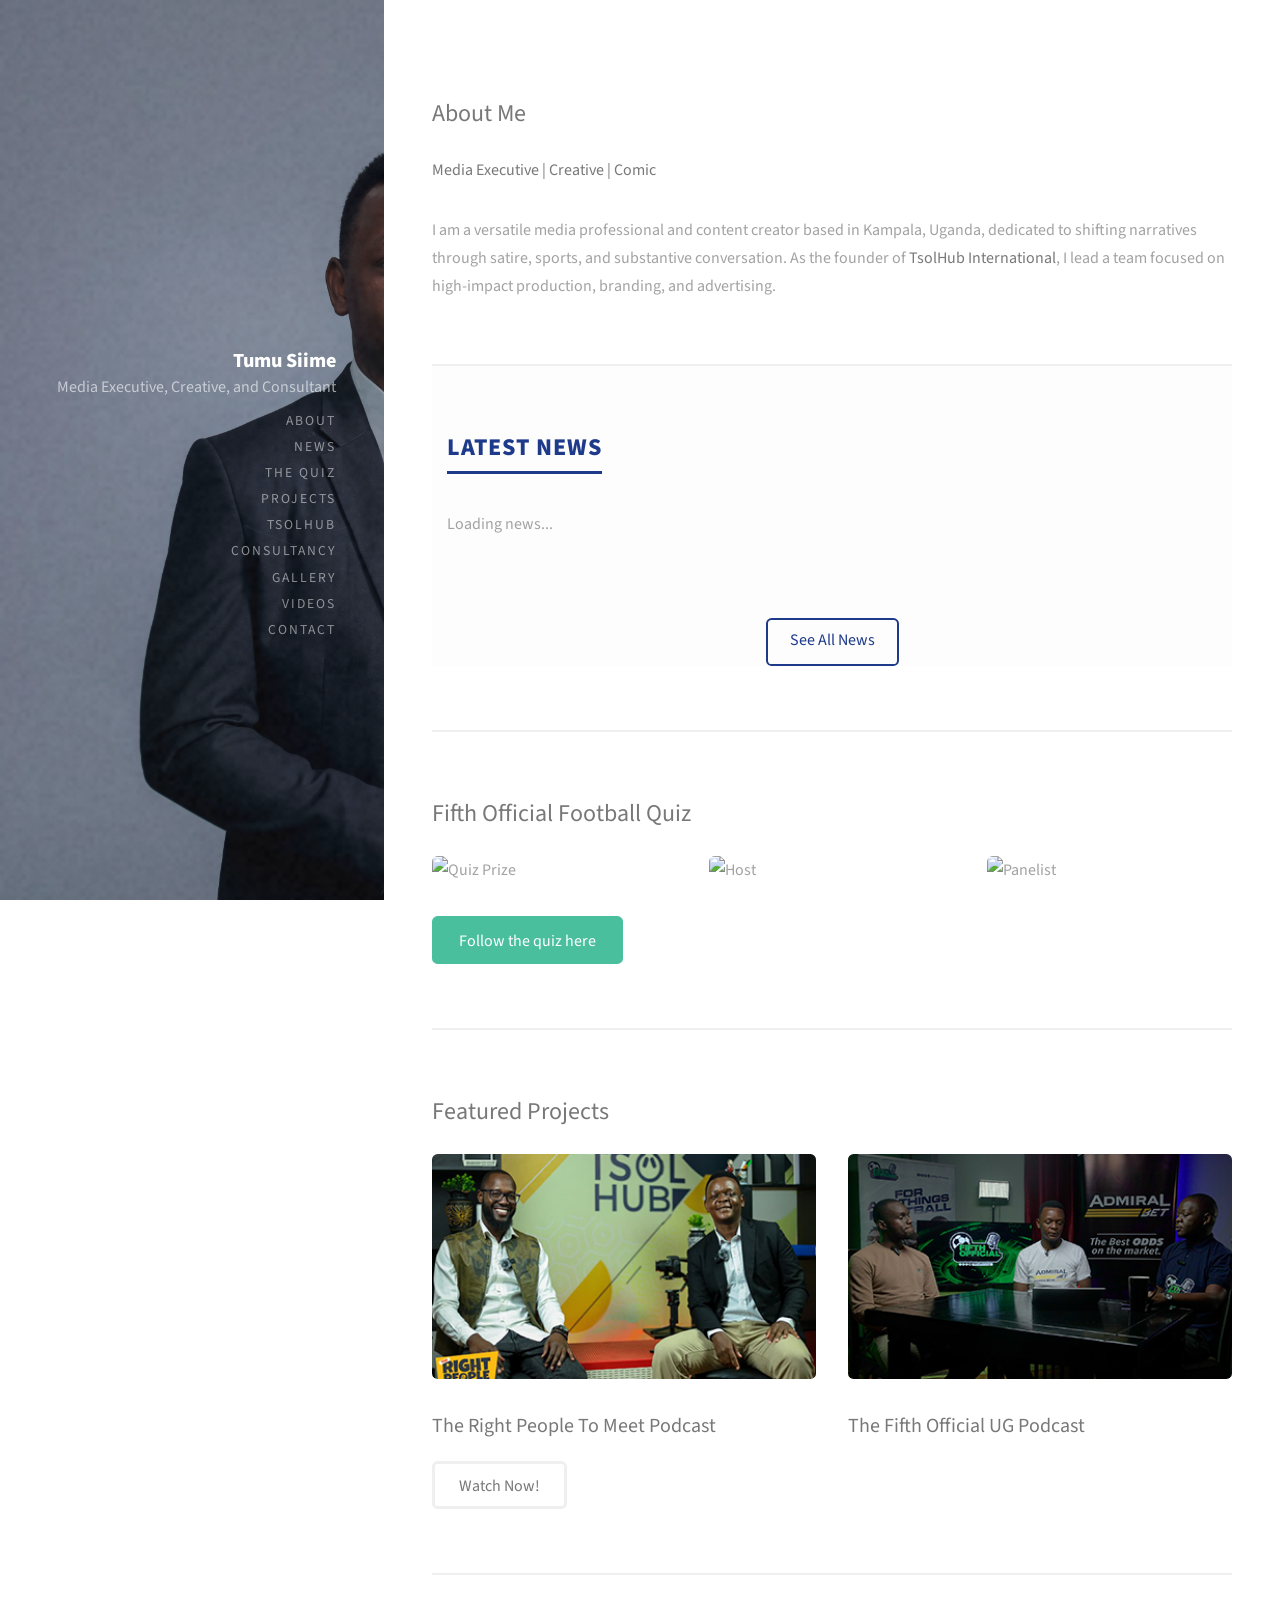
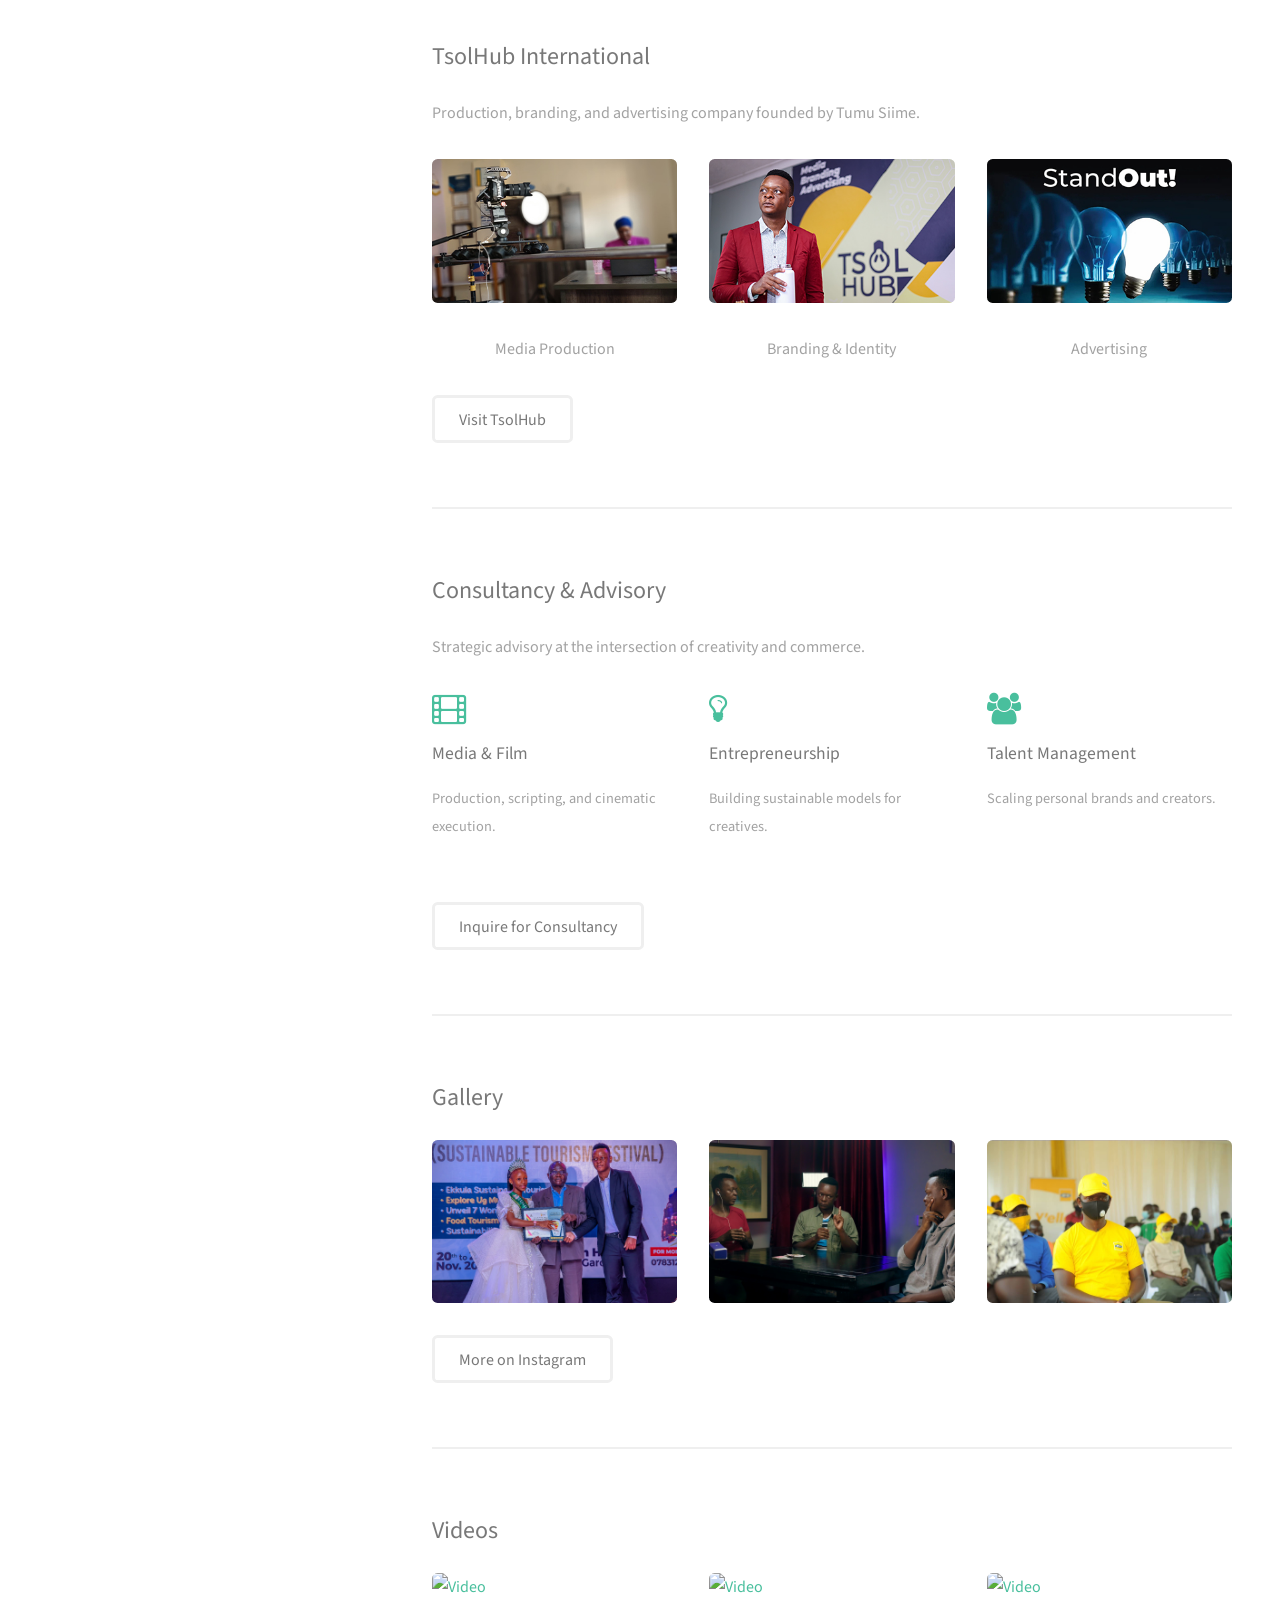
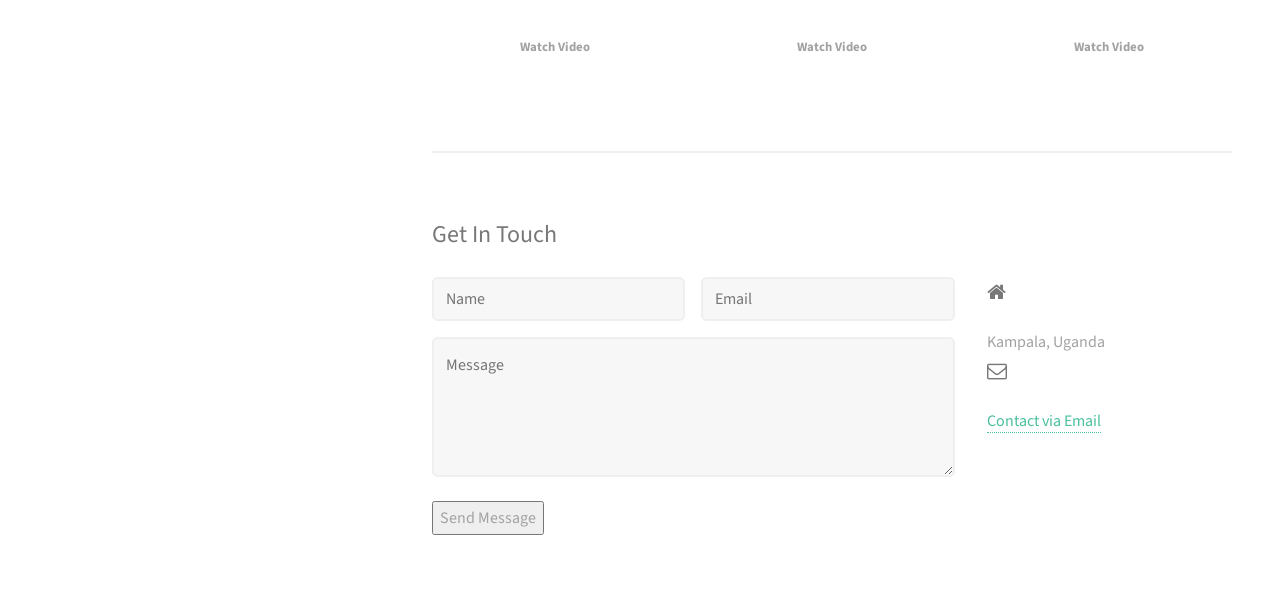
==== index.html @ 60dd170b "Add files via upload" ====
<!DOCTYPE HTML>
<html>
	<head>
		<title>TUMU SIIME</title>
		<meta charset="utf-8" />
		<meta name="viewport" content="width=device-width, initial-scale=1" />
		<link rel="icon" type="image/x-icon" href="images/favicon.ico">
		<link rel="stylesheet" href="https://maxcdn.bootstrapcdn.com/bootstrap/3.4.1/css/bootstrap.min.css">
		<link rel="stylesheet" href="https://cdnjs.cloudflare.com/ajax/libs/font-awesome/4.7.0/css/font-awesome.min.css">
		
		<script src="js/jquery.min.js"></script>
		<script src="js/jquery.poptrox.min.js"></script>
		<script src="js/skel.min.js"></script>
		<script src="js/init.js"></script>
		<noscript>
			<link rel="stylesheet" href="css/skel.css" />
			<link rel="stylesheet" href="css/style.css" />
			<link rel="stylesheet" href="css/style-xlarge.css" />
		</noscript>
		
		<meta property="og:type" content="website">
		<meta property="og:url" content="https://tumusiime.com/">
		<meta property="og:title" content="Tumu Siime | Media Executive & Creative">
		<meta property="og:description" content="Official portfolio of Tumu Siime. Founder of TsolHub International, Media Executive, and Consultant.">
		<meta property="og:image" content="https://tumusiime.com/images/Tumu_Siime_OG.jpg">

		<style>
			/* SIDEBAR MENU ADJUSTMENTS */
			#header .inner {
				/* Increased top padding to push the text down below your face */
				padding-top: 28vh !important; 
				/* Padding at the bottom to ensure nothing is cut off */
				padding-bottom: 2vh !important;
				display: flex;
				flex-direction: column;
				justify-content: flex-start;
				height: 100%;
			}

			#header h1 {
				font-size: 1.25em;
				line-height: 1.3;
				color: rgba(255, 255, 255, 0.6);
				margin-bottom: 1em; /* Reduced space between title and menu */
			}

			#header h1 strong {
				color: #fff;
				font-weight: 800;
				display: block;
			}

			.header-desc {
				display: block;
				font-size: 0.8em;
				margin-top: 3px;
				font-weight: 400;
			}

			#nav ul {
				list-style: none;
				padding: 0;
				margin: 0;
			}

			#nav ul li {
				/* Reduced margin to tighten line spacing among menu items */
				margin: 0.15em 0; 
			}

			#nav ul li a {
				color: rgba(255, 255, 255, 0.5);
				text-decoration: none;
				border-bottom: none !important;
				font-size: 0.85em; /* Slightly smaller font for a cleaner look */
				transition: color 0.2s ease;
				display: block;
				padding: 2px 0;
			}

			#nav ul li a:hover {
				color: #fff;
			}

			/* NEWS SECTION STYLING */
			#news {
				background: #fdfdfd;
				padding: 4em 0;
			}
			#news h2 {
				border-bottom: 3px solid #1e3a8a;
				display: inline-block;
				margin-bottom: 1.5em;
				padding-bottom: 0.2em;
				color: #1e3a8a;
				font-weight: 800;
				text-transform: uppercase;
				letter-spacing: 1px;
			}
			.news-grid {
				display: grid;
				grid-template-columns: repeat(3, 1fr);
				gap: 30px;
				margin-bottom: 3em;
			}
			.news-card {
				background: #fff;
				border-radius: 8px;
				overflow: hidden;
				transition: transform 0.3s ease, box-shadow 0.3s ease;
				border: 1px solid #eee;
				display: flex;
				flex-direction: column;
				height: 100%;
			}
			.news-card:hover {
				transform: translateY(-5px);
				box-shadow: 0 12px 25px rgba(0,0,0,0.1);
			}
			.news-card img {
				width: 100%;
				height: 220px;
				object-fit: cover;
				display: block;
			}
			.card-content {
				padding: 1.8em;
				display: flex;
				flex-direction: column;
				flex-grow: 1;
			}
			.timestamp {
				color: #10b981;
				font-size: 0.75em;
				font-weight: bold;
				text-transform: uppercase;
				margin-bottom: 8px;
				display: block;
			}
			.card-content h3 {
				color: #1e3a8a;
				font-size: 1.25em;
				margin-bottom: 0.8em;
				line-height: 1.4;
				font-weight: 700;
				border-bottom: none !important;
			}
			.snippet {
				color: #555;
				font-size: 0.95em;
				line-height: 1.6;
				margin-bottom: 2em;
				display: -webkit-box;
				-webkit-line-clamp: 3;
				-webkit-box-orient: vertical;
				overflow: hidden;
			}
			.read-more-btn {
				margin-top: auto;
				display: inline-block;
				background: #10b981;
				color: #fff !important;
				padding: 10px 24px;
				border-radius: 4px;
				text-decoration: none !important;
				font-size: 0.85em;
				font-weight: bold;
				text-align: center;
				transition: background 0.3s ease;
			}
			.read-more-btn:hover {
				background: #059669;
			}
			.see-all-container {
				text-align: center;
				margin-top: 1em;
			}
			.button.see-all {
				background-color: transparent !important;
				box-shadow: inset 0 0 0 2px #1e3a8a !important;
				color: #1e3a8a !important;
				border: none;
			}

			@media (max-width: 980px) { .news-grid { grid-template-columns: repeat(2, 1fr); } }
			@media (max-width: 736px) { .news-grid { grid-template-columns: 1fr; } }
		</style>
	</head>
	<body id="top">

		<header id="header">
			<div class="inner">
				<a href="#" class="image avatar"><img src="images/avatar.jpg" alt="" /></a>
				<h1>
					<strong>Tumu Siime</strong>
					<span class="header-desc">Media Executive, Creative, and Consultant</span>
				</h1>
				<nav id="nav">
					<ul>
						<li><a href="#one">About</a></li>
						<li><a href="#news">News</a></li>
						<li><a href="#quiz">The Quiz</a></li>
						<li><a href="#projects">Projects</a></li>
						<li><a href="#tsolhub">TsolHub</a></li>
						<li><a href="#consultancy">Consultancy</a></li>
						<li><a href="#gallery">Gallery</a></li>
						<li><a href="#video-grid">Videos</a></li>
						<li><a href="#three">Contact</a></li>
					</ul>
				</nav>
			</div>
		</header>

		<div id="main">

			<section id="one">
				<header class="major">
					<h2>About Me</h2>
				</header>
				<p><strong>Media Executive | Creative | Comic</strong></p>
				<p>I am a versatile media professional and content creator based in Kampala, Uganda, dedicated to shifting narratives through satire, sports, and substantive conversation. As the founder of <strong>TsolHub International</strong>, I lead a team focused on high-impact production, branding, and advertising.</p>
			</section>

			<section id="news">
				<div class="container">
					<h2>Latest News</h2>
					<div id="newsFeed" class="news-grid">
						<p>Loading news...</p>
					</div>
					<div class="see-all-container">
						<a href="news.html" class="button see-all">See All News</a>
					</div>
				</div>
			</section>

			<section id="quiz">
				<h2>Fifth Official Football Quiz</h2>
				<div class="row">
					<article class="4u 12u$(xsmall) work-item">
						<span class="image fit thumb"><img src="https://i.postimg.cc/XqQKbSyT/Fifth_Official_Football_Quiz_Tournament_Prize.png" alt="Quiz Prize" /></span>
					</article>
					<article class="4u 12u$(xsmall) work-item">
						<span class="image fit thumb"><img src="https://i.postimg.cc/XqQKbSC4/Tumu_Siime_Host_of_The_Fifth_Official_Football_Quiz.png" alt="Host" /></span>
					</article>
					<article class="4u$ 12u$(xsmall) work-item">
						<span class="image fit thumb"><img src="https://i.postimg.cc/1XJ0QhNk/Taremwa_Constantine_Panelist.png" alt="Panelist" /></span>
					</article>
				</div>
				<ul class="actions">
					<li><a href="fifth-official-football-quiz-tournament.html" class="button special">Follow the quiz here</a></li>
				</ul>
			</section>

			<section id="projects">
				<h2>Featured Projects</h2>
				<div class="row">
					<article class="6u 12u$(xsmall) work-item">
						<a href="images/fulls/01.jpg" class="image fit thumb"><img src="images/thumbs/01.jpg" alt="" /></a>
						<h3>The Right People To Meet Podcast</h3>
					</article>
					<article class="6u$ 12u$(xsmall) work-item">
						<a href="images/fulls/02.jpg" class="image fit thumb"><img src="images/thumbs/03.jpg" alt="" /></a>
						<h3>The Fifth Official UG Podcast</h3>
					</article>
				</div>
				<ul class="actions">
					<li><a href="https://www.youtube.com/channel/UCnIYhl16aiXEcdIz-tqTr5Q" target="_blank" class="button">Watch Now!</a></li>
				</ul>
			</section>

			<section id="tsolhub">
				<h2>TsolHub International</h2>
				<p>Production, branding, and advertising company founded by Tumu Siime.</p>
				<div class="row">
					<article class="4u 12u$(xsmall) work-item">
						<a href="images/fulls/tsol01.jpg" class="image fit thumb"><img src="images/thumbs/07.jpg" alt="TsolHub Production" /></a>
						<p style="text-align: center;">Media Production</p>
					</article>
					<article class="4u 12u$(xsmall) work-item">
						<a href="images/fulls/tsol02.jpg" class="image fit thumb"><img src="images/thumbs/05.jpg" alt="Branding" /></a>
						<p style="text-align: center;">Branding & Identity</p>
					</article>
					<article class="4u$ 12u$(xsmall) work-item">
						<a href="images/fulls/tsol03.jpg" class="image fit thumb"><img src="images/thumbs/08.jpg" alt="Advertising" /></a>
						<p style="text-align: center;">Advertising</p>
					</article>
				</div>
				<ul class="actions">
					<li><a href="https://tsolhubint.com" target="_blank" class="button">Visit TsolHub</a></li>
				</ul>
			</section>
			
			<section id="consultancy">
				<h2>Consultancy & Advisory</h2>
				<p>Strategic advisory at the intersection of creativity and commerce.</p>
				<div class="row">
					<div class="4u 12u$(xsmall)">
						<i class="fa fa-film fa-2x" style="color: #49bf9d; margin-bottom: 0.5em;"></i>
						<h4>Media & Film</h4>
						<p style="font-size: 0.9em;">Production, scripting, and cinematic execution.</p>
					</div>
					<div class="4u 12u$(xsmall)">
						<i class="fa fa-lightbulb-o fa-2x" style="color: #49bf9d; margin-bottom: 0.5em;"></i>
						<h4>Entrepreneurship</h4>
						<p style="font-size: 0.9em;">Building sustainable models for creatives.</p>
					</div>
					<div class="4u$ 12u$(xsmall)">
						<i class="fa fa-users fa-2x" style="color: #49bf9d; margin-bottom: 0.5em;"></i>
						<h4>Talent Management</h4>
						<p style="font-size: 0.9em;">Scaling personal brands and creators.</p>
					</div>
				</div>
				<ul class="actions" style="margin-top: 2em;">
					<li><a href="#three" class="button">Inquire for Consultancy</a></li>
				</ul>
			</section>

			<section id="gallery">
				<h2>Gallery</h2>
				<div class="row" id="gallery-container">
					<article class="4u 12u$(xsmall) work-item">
						<a href="images/TumuSiimeEkkula.jpeg" class="image fit thumb">
							<img src="images/TumuSiimeEkkula.jpeg" alt="Ekkula Awards" />
						</a>
					</article>
					<article class="4u 12u$(xsmall) work-item">
						<a href="images/Tumu_Siime_Comedy.jpg" class="image fit thumb">
							<img src="images/Tumu_Siime_Comedy.jpg" alt="Comedy" />
						</a>
					</article>
					<article class="4u$ 12u$(xsmall) work-item">
						<a href="images/TumuSiime_At_MTN_tree_Planting_Serere_Arua_Masaka_Kibaale.jpg" class="image fit thumb">
							<img src="images/TumuSiime_At_MTN_tree_Planting_Serere_Arua_Masaka_Kibaale.jpg" alt="MTN Tree Planting" />
						</a>
					</article>
				</div>
				<ul class="actions">
					<li><a href="https://www.instagram.com/real_tumusiime/" target="_blank" class="button">More on Instagram</a></li>
				</ul>
			</section>

			<section id="video-grid">
				<h2>Videos</h2>
				<div class="row">
					<article class="4u 12u$(xsmall) video-item">
						<a href="https://www.youtube.com/watch?v=lmBDNadroew" target="_blank" class="image fit thumb">
							<img src="https://img.youtube.com/vi/lmBDNadroew/hqdefault.jpg" alt="Video" />
						</a>
						<p style="text-align: center;">Watch Video</p>
					</article>
					<article class="4u 12u$(xsmall) video-item">
						<a href="https://www.youtube.com/watch?v=ctnUpAnTi3w" target="_blank" class="image fit thumb">
							<img src="https://img.youtube.com/vi/ctnUpAnTi3w/hqdefault.jpg" alt="Video" />
						</a>
						<p style="text-align: center;">Watch Video</p>
					</article>
					<article class="4u$ 12u$(xsmall) video-item">
						<a href="https://www.youtube.com/watch?v=LBZUOD5QemY" target="_blank" class="image fit thumb">
							<img src="https://img.youtube.com/vi/LBZUOD5QemY/hqdefault.jpg" alt="Video" />
						</a>
						<p style="text-align: center;">Watch Video</p>
					</article>
				</div>
			</section>

			<section id="three">
				<h2>Get In Touch</h2>
				<div class="row">
					<div class="8u 12u$(small)">
						<form action="https://formspree.io/f/xjgeppyl" method="POST">
							<div class="row uniform 50%">
								<div class="6u 12u$(xsmall)">
									<input type="text" name="name" id="name" placeholder="Name" required style="background: #f7f7f7; border: solid 2px #efefef; color: #a2a2a2;" />
								</div>
								<div class="6u$ 12u$(xsmall)">
									<input type="email" name="email" id="email" placeholder="Email" required style="background: #f7f7f7; border: solid 2px #efefef; color: #a2a2a2;" />
								</div>
								<div class="12u$">
									<textarea name="message" id="message" placeholder="Message" rows="4" required style="background: #f7f7f7; border: solid 2px #efefef; color: #a2a2a2;"></textarea>
								</div>
							</div>
							<ul class="actions" style="margin-top: 1.5em;">
								<li><input type="submit" value="Send Message" class="special" /></li>
							</ul>
							<input type="hidden" name="_subject" value="New Website Inquiry - Tumu Siime" />
						</form>
					</div>
					<div class="4u$ 12u$(small)">
						<ul class="labeled-icons">
							<li>
								<h3 class="icon fa-home"><span class="label">Address</span></h3>
								Kampala, Uganda
							</li>
							<li>
								<h3 class="icon fa-envelope-o"><span class="label">Email</span></h3>
								<a href="mailto:your-email@example.com">Contact via Email</a>
							</li>
						</ul>
					</div>
				</div>
			</section>
		</div>

		<script type="module">
			import { initializeApp } from "https://www.gstatic.com/firebasejs/9.22.0/firebase-app.js";
			import { getFirestore, collection, onSnapshot, query, orderBy, limit } from "https://www.gstatic.com/firebasejs/9.22.0/firebase-firestore.js";

			const firebaseConfig = {
				apiKey: "AIzaSyAcA7nenT5Owf9PRK_wyXhO_Lf-kJzR6PE",
				authDomain: "realtumusiime.firebaseapp.com",
				projectId: "realtumusiime",
				storageBucket: "realtumusiime.firebasestorage.app",
				messagingSenderId: "20793631740",
				appId: "1:20793631740:web:817fa9864ca9e8bae50879"
			};

			const app = initializeApp(firebaseConfig);
			const db = getFirestore(app);
			const newsFeed = document.getElementById('newsFeed');

			const q = query(collection(db, "news"), orderBy("createdAt", "desc"), limit(3));

			onSnapshot(q, (snapshot) => {
				newsFeed.innerHTML = "";
				snapshot.forEach((doc) => {
					const data = doc.data();
					const docId = doc.id;
					const thumbUrl = data.imageUrl || 'https://via.placeholder.com/400x250?text=No+Image';
					
					let displayDate = data.createdAt?.toDate ? 
						data.createdAt.toDate().toLocaleDateString('en-US', { month: 'short', day: 'numeric', year: 'numeric' }) : "Recent";

					newsFeed.innerHTML += `
						<article class="news-card">
							<img src="${thumbUrl}" alt="News Image">
							<div class="card-content">
								<span class="timestamp">${displayDate}</span>
								<h3>${data.Title || 'Untitled'}</h3>
								<p class="snippet">${data.body || ''}</p>
								<a href="news-template.html?id=${docId}" class="read-more-btn">Read Article</a>
							</div>
						</article>
					`;
				});
			});
		</script>
	</body>
</html>
---- css/skel.css ----
/* Resets (http://meyerweb.com/eric/tools/css/reset/ | v2.0 | 20110126 | License: none (public domain)) */

	html,body,div,span,applet,object,iframe,h1,h2,h3,h4,h5,h6,p,blockquote,pre,a,abbr,acronym,address,big,cite,code,del,dfn,em,img,ins,kbd,q,s,samp,small,strike,strong,sub,sup,tt,var,b,u,i,center,dl,dt,dd,ol,ul,li,fieldset,form,label,legend,table,caption,tbody,tfoot,thead,tr,th,td,article,aside,canvas,details,embed,figure,figcaption,footer,header,hgroup,menu,nav,output,ruby,section,summary,time,mark,audio,video{margin:0;padding:0;border:0;font-size:100%;font:inherit;vertical-align:baseline;}article,aside,details,figcaption,figure,footer,header,hgroup,menu,nav,section{display:block;}body{line-height:1;}ol,ul{list-style:none;}blockquote,q{quotes:none;}blockquote:before,blockquote:after,q:before,q:after{content:'';content:none;}table{border-collapse:collapse;border-spacing:0;}body{-webkit-text-size-adjust:none}

/* Box Model */

	*, *:before, *:after {
		-moz-box-sizing: border-box;
		-webkit-box-sizing: border-box;
		box-sizing: border-box;
	}

/* Container */

	.container {
		margin-left: auto;
		margin-right: auto;

		/* width: (containers) */
		width: 100%;
	}

	/* Modifiers */

		/* 125% */
			.container.\31 25\25 {
				width: 100%;

				/* max-width: (containers * 1.25) */
				max-width: 125%;

				/* min-width: (containers) */
				min-width: 100%;
			}

		/* 75% */
			.container.\37 5\25 {

				/* width: (containers * 0.75) */
				width: 75%;

			}

		/* 50% */
			.container.\35 0\25 {

				/* width: (containers * 0.50) */
				width: 50%;

			}

		/* 25% */
			.container.\32 5\25 {

				/* width: (containers * 0.25) */
				width: 25%;

			}

/* Grid */

	.row {
		border-bottom: solid 1px transparent;
	}

	.row > * {
		float: left;
	}

	.row:after, .row:before {
		content: '';
		display: block;
		clear: both;
		height: 0;
	}

	.row.uniform > * > :first-child {
		margin-top: 0;
	}

	.row.uniform > * > :last-child {
		margin-bottom: 0;
	}

	/* Gutters */

		/* Normal */

			.row > * {
				/* padding: (gutters.horizontal) 0 0 (gutters.vertical) */
				padding: 0 0 0 2.5em;
			}

			.row {
				/* margin: -(gutters.horizontal) 0 -1px -(gutters.vertical) */
				margin: 0 0 -1px -2.5em;
			}

			.row.uniform > * {
				/* padding: (gutters.vertical) 0 0 (gutters.vertical) */
				padding: 2.5em 0 0 2.5em;
			}

			.row.uniform {
				/* margin: -(gutters.vertical) 0 -1px -(gutters.vertical) */
				margin: -2.5em 0 -1px -2.5em;
			}

		/* 200% */

			.row.\32 00\25 > * {
				/* padding: (gutters.horizontal) 0 0 (gutters.vertical) */
				padding: 0 0 0 5em;
			}

			.row.\32 00\25 {
				/* margin: -(gutters.horizontal) 0 -1px -(gutters.vertical) */
				margin: 0 0 -1px -5em;
			}

			.row.uniform.\32 00\25 > * {
				/* padding: (gutters.vertical) 0 0 (gutters.vertical) */
				padding: 5em 0 0 5em;
			}

			.row.uniform.\32 00\25 {
				/* margin: -(gutters.vertical) 0 -1px -(gutters.vertical) */
				margin: -5em 0 -1px -5em;
			}

		/* 150% */

			.row.\31 50\25 > * {
				/* padding: (gutters.horizontal) 0 0 (gutters.vertical) */
				padding: 0 0 0 3.75em;
			}

			.row.\31 50\25 {
				/* margin: -(gutters.horizontal) 0 -1px -(gutters.vertical) */
				margin: 0 0 -1px -3.75em;
			}

			.row.uniform.\31 50\25 > * {
				/* padding: (gutters.vertical) 0 0 (gutters.vertical) */
				padding: 3.75em 0 0 3.75em;
			}

			.row.uniform.\31 50\25 {
				/* margin: -(gutters.vertical) 0 -1px -(gutters.vertical) */
				margin: -3.75em 0 -1px -3.75em;
			}

		/* 50% */

			.row.\35 0\25 > * {
				/* padding: (gutters.horizontal) 0 0 (gutters.vertical) */
				padding: 0 0 0 1.25em;
			}

			.row.\35 0\25 {
				/* margin: -(gutters.horizontal) 0 -1px -(gutters.vertical) */
				margin: 0 0 -1px -1.25em;
			}

			.row.uniform.\35 0\25 > * {
				/* padding: (gutters.vertical) 0 0 (gutters.vertical) */
				padding: 1.25em 0 0 1.25em;
			}

			.row.uniform.\35 0\25 {
				/* margin: -(gutters.vertical) 0 -1px -(gutters.vertical) */
				margin: -1.25em 0 -1px -1.25em;
			}

		/* 25% */

			.row.\32 5\25 > * {
				/* padding: (gutters.horizontal) 0 0 (gutters.vertical) */
				padding: 0 0 0 0.625em;
			}

			.row.\32 5\25 {
				/* margin: -(gutters.horizontal) 0 -1px -(gutters.vertical) */
				margin: 0 0 -1px -0.625em;
			}

			.row.uniform.\32 5\25 > * {
				/* padding: (gutters.vertical) 0 0 (gutters.vertical) */
				padding: 0.625em 0 0 0.625em;
			}

			.row.uniform.\32 5\25 {
				/* margin: -(gutters.vertical) 0 -1px -(gutters.vertical) */
				margin: -0.625em 0 -1px -0.625em;
			}

		/* 0% */

			.row.\30 \25 > * {
				padding: 0;
			}

			.row.\30 \25 {
				margin: 0 0 -1px 0;
			}

	/* Cells */

		.\31 2u, .\31 2u\24 { width: 100%; clear: none; margin-left: 0; }
		.\31 1u, .\31 1u\24 { width: 91.6666666667%; clear: none; margin-left: 0; }
		.\31 0u, .\31 0u\24 { width: 83.3333333333%; clear: none; margin-left: 0; }
		.\39 u, .\39 u\24 { width: 75%; clear: none; margin-left: 0; }
		.\38 u, .\38 u\24 { width: 66.6666666667%; clear: none; margin-left: 0; }
		.\37 u, .\37 u\24 { width: 58.3333333333%; clear: none; margin-left: 0; }
		.\36 u, .\36 u\24 { width: 50%; clear: none; margin-left: 0; }
		.\35 u, .\35 u\24 { width: 41.6666666667%; clear: none; margin-left: 0; }
		.\34 u, .\34 u\24 { width: 33.3333333333%; clear: none; margin-left: 0; }
		.\33 u, .\33 u\24 { width: 25%; clear: none; margin-left: 0; }
		.\32 u, .\32 u\24 { width: 16.6666666667%; clear: none; margin-left: 0; }
		.\31 u, .\31 u\24 { width: 8.3333333333%; clear: none; margin-left: 0; }

		.\31 2u\24 + *,
		.\31 1u\24 + *,
		.\31 0u\24 + *,
		.\39 u\24 + *,
		.\38 u\24 + *,
		.\37 u\24 + *,
		.\36 u\24 + *,
		.\35 u\24 + *,
		.\34 u\24 + *,
		.\33 u\24 + *,
		.\32 u\24 + *,
		.\31 u\24 + * {
			clear: left;
		}

		.\-11u { margin-left: 91.6666666667% }
		.\-10u { margin-left: 83.3333333333% }
		.\-9u { margin-left: 75% }
		.\-8u { margin-left: 66.6666666667% }
		.\-7u { margin-left: 58.3333333333% }
		.\-6u { margin-left: 50% }
		.\-5u { margin-left: 41.6666666667% }
		.\-4u { margin-left: 33.3333333333% }
		.\-3u { margin-left: 25% }
		.\-2u { margin-left: 16.6666666667% }
		.\-1u { margin-left: 8.3333333333% }
---- css/style.css ----
@import url(font-awesome.min.css);
@import url("http://fonts.googleapis.com/css?family=Source+Sans+Pro:400,400italic");

/*
	Strata by HTML5 UP
	html5up.net | @n33co
	Free for personal and commercial use under the CCA 3.0 license (html5up.net/license)
*/

/* Basic */

	body {
		background: #fff;
	}

		body.is-loading *, body.is-loading *:before, body.is-loading *:after {
			-moz-animation: none !important;
			-webkit-animation: none !important;
			-o-animation: none !important;
			-ms-animation: none !important;
			animation: none !important;
			-moz-transition: none !important;
			-webkit-transition: none !important;
			-o-transition: none !important;
			-ms-transition: none !important;
			transition: none !important;
		}

	body, input, select, textarea {
		color: #a2a2a2;
		font-family: "Source Sans Pro", Helvetica, sans-serif;
		font-size: 16pt;
		font-weight: 400;
		line-height: 1.75em;
	}

	a {
		-moz-transition: color 0.2s ease-in-out, border-color 0.2s ease-in-out;
		-webkit-transition: color 0.2s ease-in-out, border-color 0.2s ease-in-out;
		-o-transition: color 0.2s ease-in-out, border-color 0.2s ease-in-out;
		-ms-transition: color 0.2s ease-in-out, border-color 0.2s ease-in-out;
		transition: color 0.2s ease-in-out, border-color 0.2s ease-in-out;
		border-bottom: dotted 1px;
		color: #49bf9d;
		text-decoration: none;
	}

		a:hover {
			border-bottom-color: transparent;
			color: #49bf9d !important;
			text-decoration: none;
		}

	strong, b {
		color: #787878;
		font-weight: 400;
	}

	em, i {
		font-style: italic;
	}

	p {
		margin: 0 0 2em 0;
	}

	h1, h2, h3, h4, h5, h6 {
		color: #787878;
		font-weight: 400;
		line-height: 1em;
		margin: 0 0 1em 0;
	}

		h1 a, h2 a, h3 a, h4 a, h5 a, h6 a {
			color: inherit;
			text-decoration: none;
		}

	h1 {
		font-size: 2em;
		line-height: 1.5em;
	}

	h2 {
		font-size: 1.5em;
		line-height: 1.5em;
	}

	h3 {
		font-size: 1.25em;
		line-height: 1.5em;
	}

	h4 {
		font-size: 1.1em;
		line-height: 1.5em;
	}

	h5 {
		font-size: 0.9em;
		line-height: 1.5em;
	}

	h6 {
		font-size: 0.7em;
		line-height: 1.5em;
	}

	sub {
		font-size: 0.8em;
		position: relative;
		top: 0.5em;
	}

	sup {
		font-size: 0.8em;
		position: relative;
		top: -0.5em;
	}

	hr {
		border: 0;
		border-bottom: solid 2px #efefef;
		margin: 2em 0;
	}

		hr.major {
			margin: 3em 0;
		}

	blockquote {
		border-left: solid 6px #efefef;
		font-style: italic;
		margin: 0 0 2em 0;
		padding: 0.5em 0 0.5em 1.5em;
	}

	code {
		background: #f7f7f7;
		border-radius: 0.35em;
		border: solid 2px #efefef;
		font-family: "Courier New", monospace;
		font-size: 0.9em;
		margin: 0 0.25em;
		padding: 0.25em 0.65em;
	}

	pre {
		-webkit-overflow-scrolling: touch;
		font-family: "Courier New", monospace;
		font-size: 0.9em;
		margin: 0 0 2em 0;
	}

		pre code {
			display: block;
			line-height: 1.75em;
			padding: 1em 1.5em;
			overflow-x: auto;
		}

/* Form */

	form {
		margin: 0 0 2em 0;
	}

	input[type="text"],
	input[type="password"],
	input[type="email"],
	select,
	textarea {
		-moz-appearance: none;
		-webkit-appearance: none;
		-o-appearance: none;
		-ms-appearance: none;
		appearance: none;
		background: #f7f7f7;
		border-radius: 0.35em;
		border: solid 2px transparent;
		color: inherit;
		display: block;
		outline: 0;
		padding: 0 0.75em;
		text-decoration: none;
		width: 100%;
	}

		input[type="text"]:focus,
		input[type="password"]:focus,
		input[type="email"]:focus,
		select:focus,
		textarea:focus {
			border-color: #49bf9d;
		}

	input[type="text"],
	input[type="password"],
	input[type="email"],
	select {
		height: 2.75em;
	}

	textarea {
		padding: 0.75em;
	}

/* Box */

	.box {
		border-radius: 0.35em;
		border: solid 2px #efefef;
		margin-bottom: 2em;
		padding: 1.5em;
	}

/* Icon */

	.icon {
		text-decoration: none;
		border-bottom: none;
		position: relative;
	}

		.icon:before {
			-moz-osx-font-smoothing: grayscale;
			-webkit-font-smoothing: antialiased;
			font-family: FontAwesome;
			font-style: normal;
			font-weight: normal;
			text-transform: none !important;
		}

/* Image */

	.image {
		border-radius: 0.35em;
		border: 0;
		display: inline-block;
		position: relative;
	}

		.image img {
			border-radius: 0.35em;
			display: block;
		}

		.image.fit {
			display: block;
			margin: 0 0 2em 0;
			width: 100%;
		}

			.image.fit img {
				width: 100%;
			}

		.image.avatar {
			display: none !important; 
		}

/* Navigation - COMPACT & RAISED SLIGHTLY */

#nav ul {
    list-style: none;
    padding: 0;
    margin: 0;
}

#nav ul li {
    margin-bottom: 0 !important; 
    padding: 0;
}

#nav ul li a {
    color: rgba(255, 255, 255, 0.5);
    border-bottom: none;
    font-size: 0.75em; 
    text-transform: uppercase;
    letter-spacing: 2px;
    display: block;
    line-height: 1.25em !important; /* Tighter spacing */
    padding: 0.25em 0 !important;
}

#nav ul li a:hover {
    color: #49bf9d !important;
}

/* Header - Desktop Sidebar */

#header {
    background-color: #1f1815;
    background-image: url("images/overlay.png"), url("../images/Tumu_Siime_Conan_Landscape_3.jpg");
    background-position: left center;
    background-size: cover;
    background-attachment: fixed;
    position: fixed;
    left: 0;
    top: 0;
    width: 35%;
    height: 100%;
    color: rgba(255, 255, 255, 0.5);
    text-align: right;
    padding: 0 4em 0 0;
}

#header .header-content {
    padding-top: 28em !important; /* Raised slightly from 32em */
    height: 100%;
}

#header h1 {
    color: #fff;
    font-size: 1.25em;
    margin-bottom: 0.4em !important;
}

/* Footer */

	#footer {
		bottom: 0;
		left: 0;
		padding: 0 4em 6em 0;
		position: fixed;
		text-align: right;
		width: 35%;
	}

/* Main Content */

	#main {
		margin-left: 35%;
		max-width: 54em;
		padding: 8em 4em 4em 4em;
		width: calc(100% - 35%);
	}

		#main > section {
			border-top: solid 2px #efefef;
			margin: 4em 0 0 0;
			padding: 4em 0 0 0;
		}

			#main > section:first-child {
				border-top: 0;
				margin-top: 0;
				padding-top: 0;
			}

/* Button */

	.button {
		transition: background-color 0.2s, color 0.2s, border-color 0.2s;
		background-color: transparent;
		border-radius: 0.35em;
		border: solid 3px #efefef;
		color: #787878 !important;
		display: inline-block;
		height: 3em;
		line-height: 2.75em;
		padding: 0 1.5em;
		text-align: center;
		text-decoration: none;
	}

		.button.special {
			background-color: #49bf9d;
			border-color: #49bf9d;
			color: #ffffff !important;
		}

		.button:hover {
			border-color: #49bf9d;
			color: #49bf9d !important;
		}

/* Video Grid Styles */

.video-wrapper {
    position: relative;
    padding-bottom: 56.25%; 
    height: 0;
    overflow: hidden;
    background: #000;
    border-radius: 6px;
    margin-bottom: 1em;
}

.video-wrapper iframe {
    position: absolute;
    top: 0;
    left: 0;
    width: 100%;
    height: 100%;
}

.video-item p {
    text-align: center;
    font-size: 0.8em;
    font-weight: bold;
}

/* Mobile Responsiveness */

@media screen and (max-width: 736px) {
    #header {
        position: relative;
        width: 100%;
        height: auto;
        padding: 3em 1em;
        text-align: center;
        background-attachment: scroll;
    }
    
    #header .header-content {
        padding-top: 2em !important; 
    }

    #main {
        margin-left: 0;
        width: 100%;
        padding: 2em 1.5em;
    }

    #footer {
        position: relative;
        width: 100%;
        text-align: center;
        padding: 2em 0;
    }
}
---- css/style-xlarge.css ----
/*
	Strata by HTML5 UP
	html5up.net | @n33co
	Free for personal and commercial use under the CCA 3.0 license (html5up.net/license)
*/

/* Basic */

	body, input, select, textarea {
		font-size: 12pt;
	}
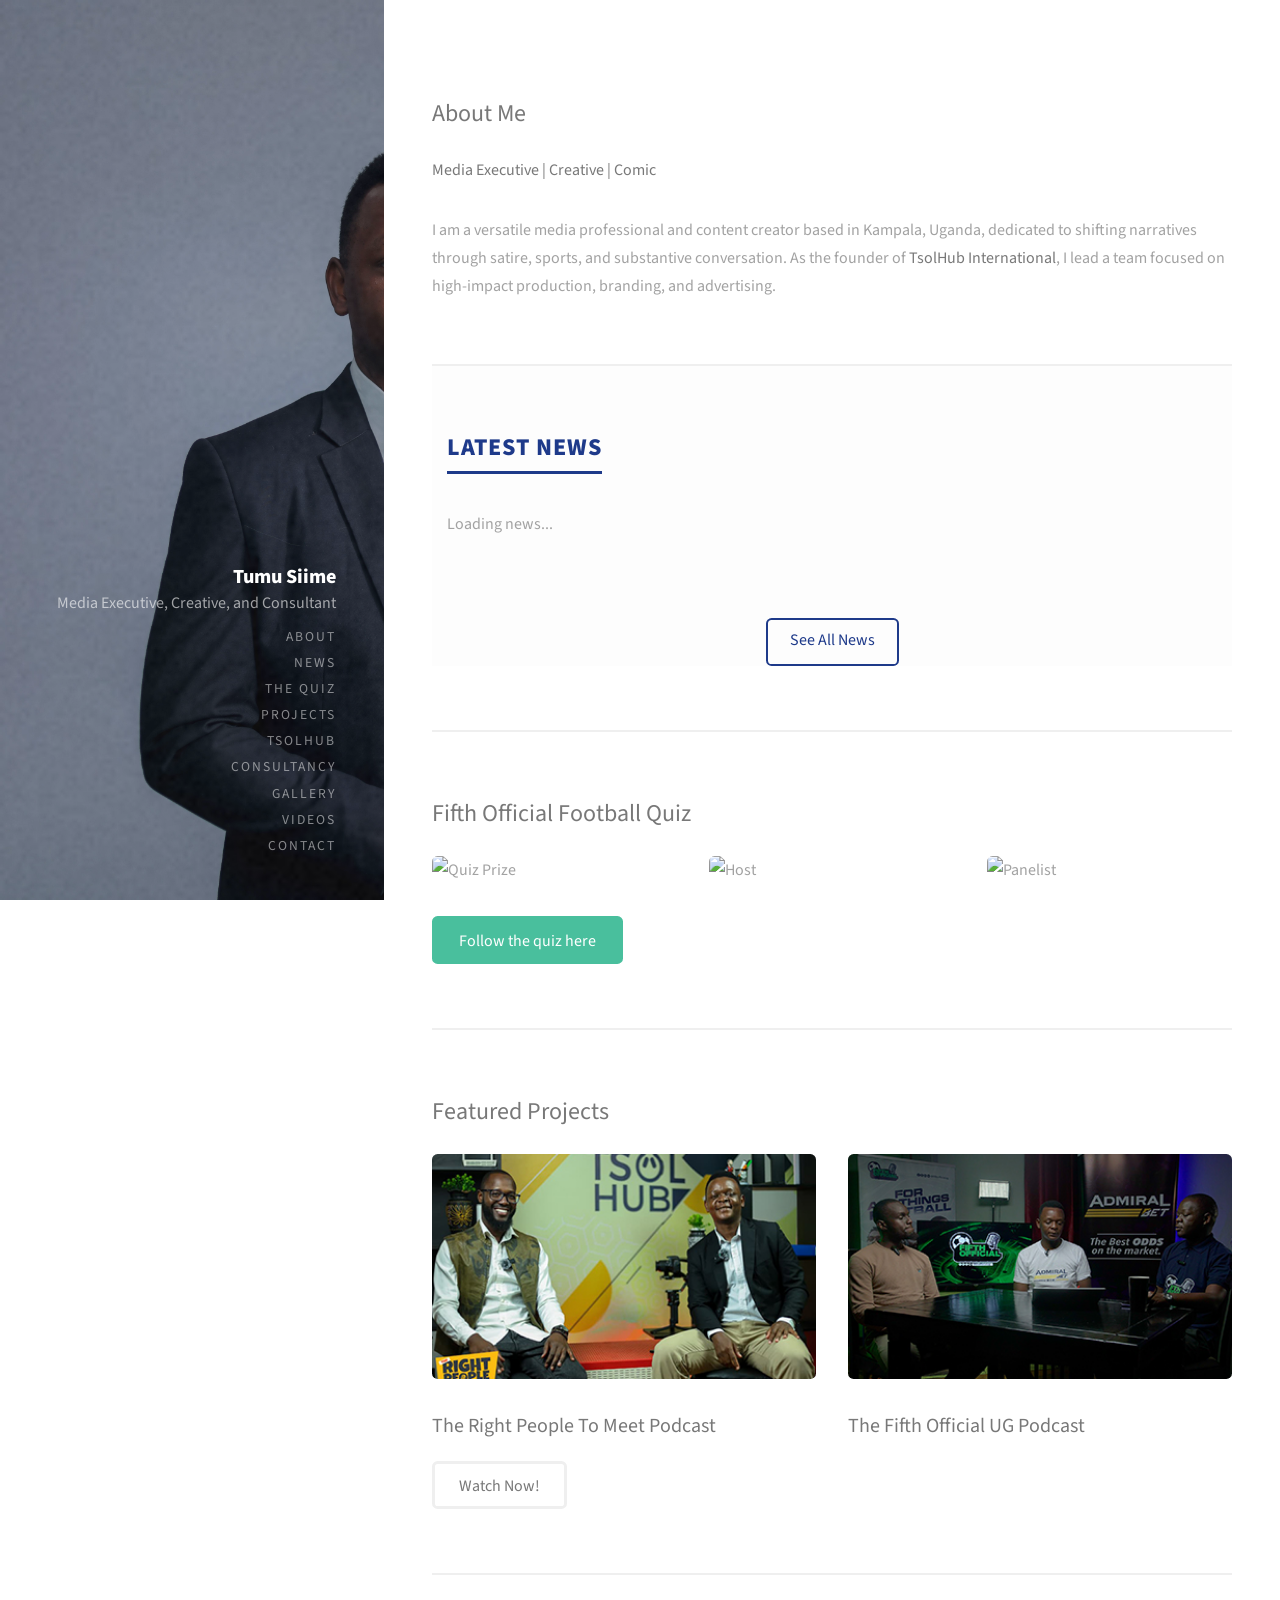
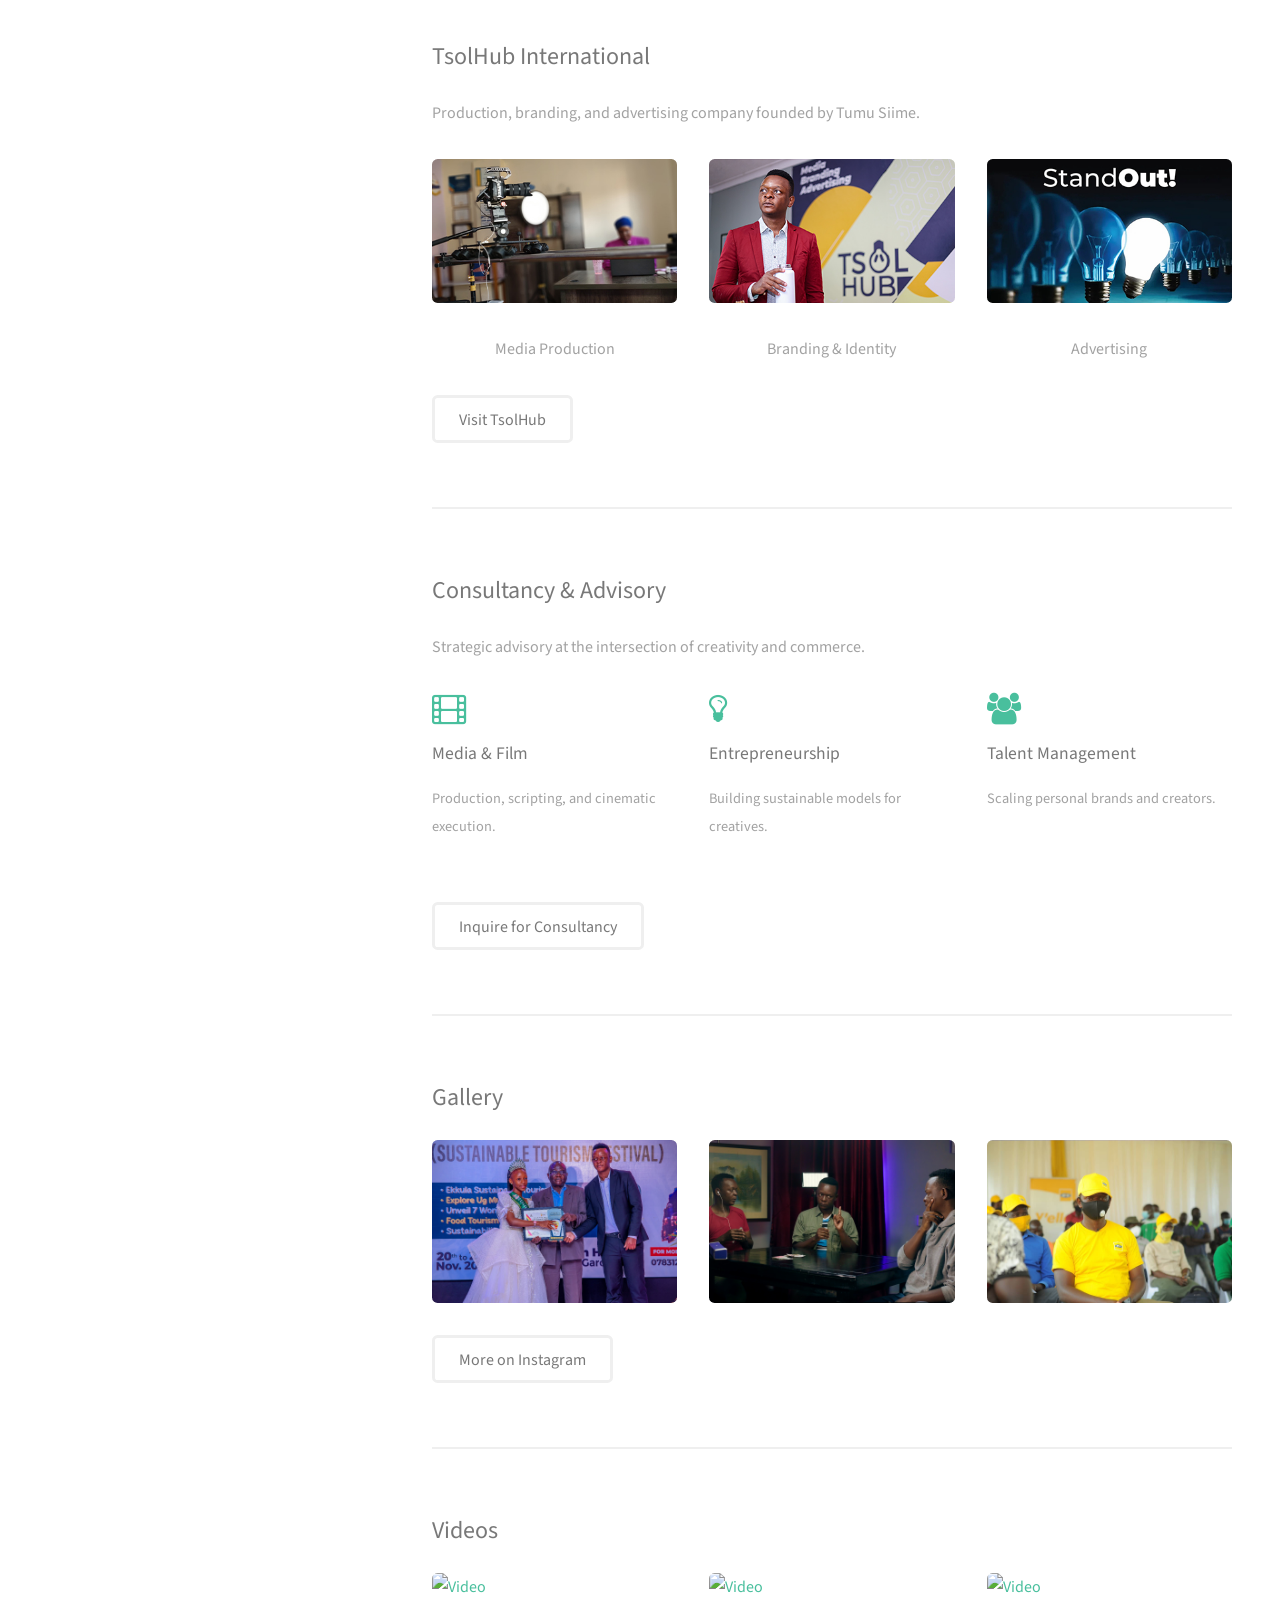
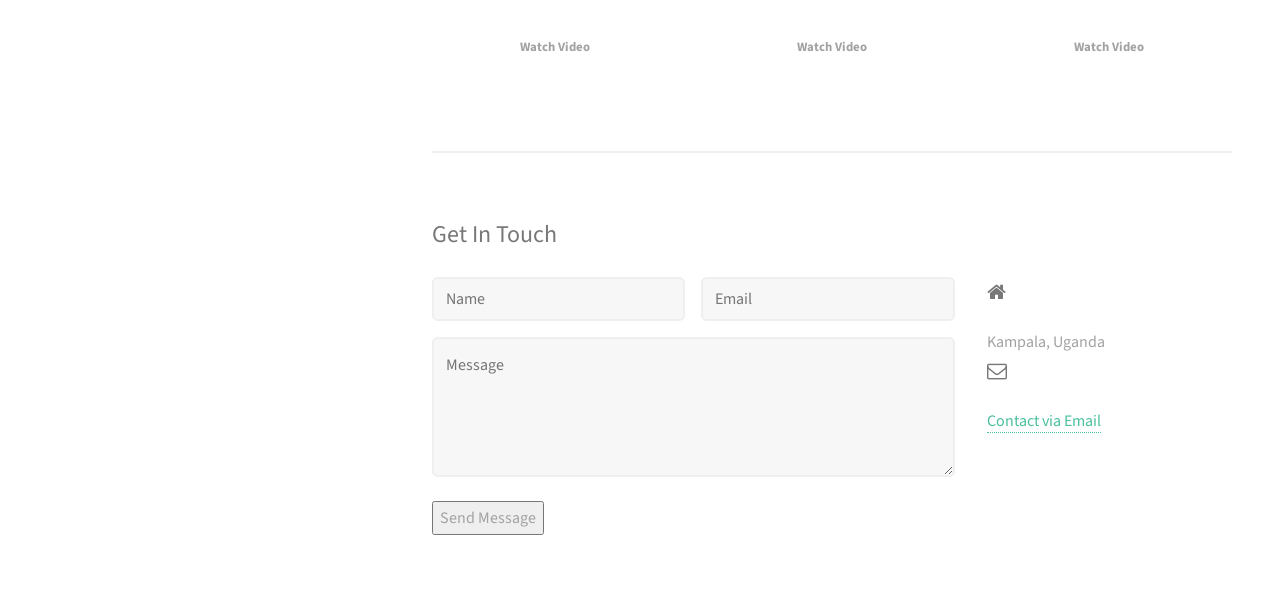
==== commit 6cbb570f: "Add files via upload" ====
--- a/index.html
+++ b/index.html
@@ -27,9 +27,8 @@
 		<style>
 			/* SIDEBAR MENU ADJUSTMENTS */
 			#header .inner {
-				/* Increased top padding to push the text down below your face */
-				padding-top: 28vh !important; 
-				/* Padding at the bottom to ensure nothing is cut off */
+				/* Increased padding to push content below the face on desktop */
+				padding-top: 52vh !important; 
 				padding-bottom: 2vh !important;
 				display: flex;
 				flex-direction: column;
@@ -41,7 +40,7 @@
 				font-size: 1.25em;
 				line-height: 1.3;
 				color: rgba(255, 255, 255, 0.6);
-				margin-bottom: 1em; /* Reduced space between title and menu */
+				margin-bottom: 1em; 
 			}
 
 			#header h1 strong {
@@ -64,7 +63,6 @@
 			}
 
 			#nav ul li {
-				/* Reduced margin to tighten line spacing among menu items */
 				margin: 0.15em 0; 
 			}
 
@@ -72,7 +70,7 @@
 				color: rgba(255, 255, 255, 0.5);
 				text-decoration: none;
 				border-bottom: none !important;
-				font-size: 0.85em; /* Slightly smaller font for a cleaner look */
+				font-size: 0.85em; 
 				transition: color 0.2s ease;
 				display: block;
 				padding: 2px 0;
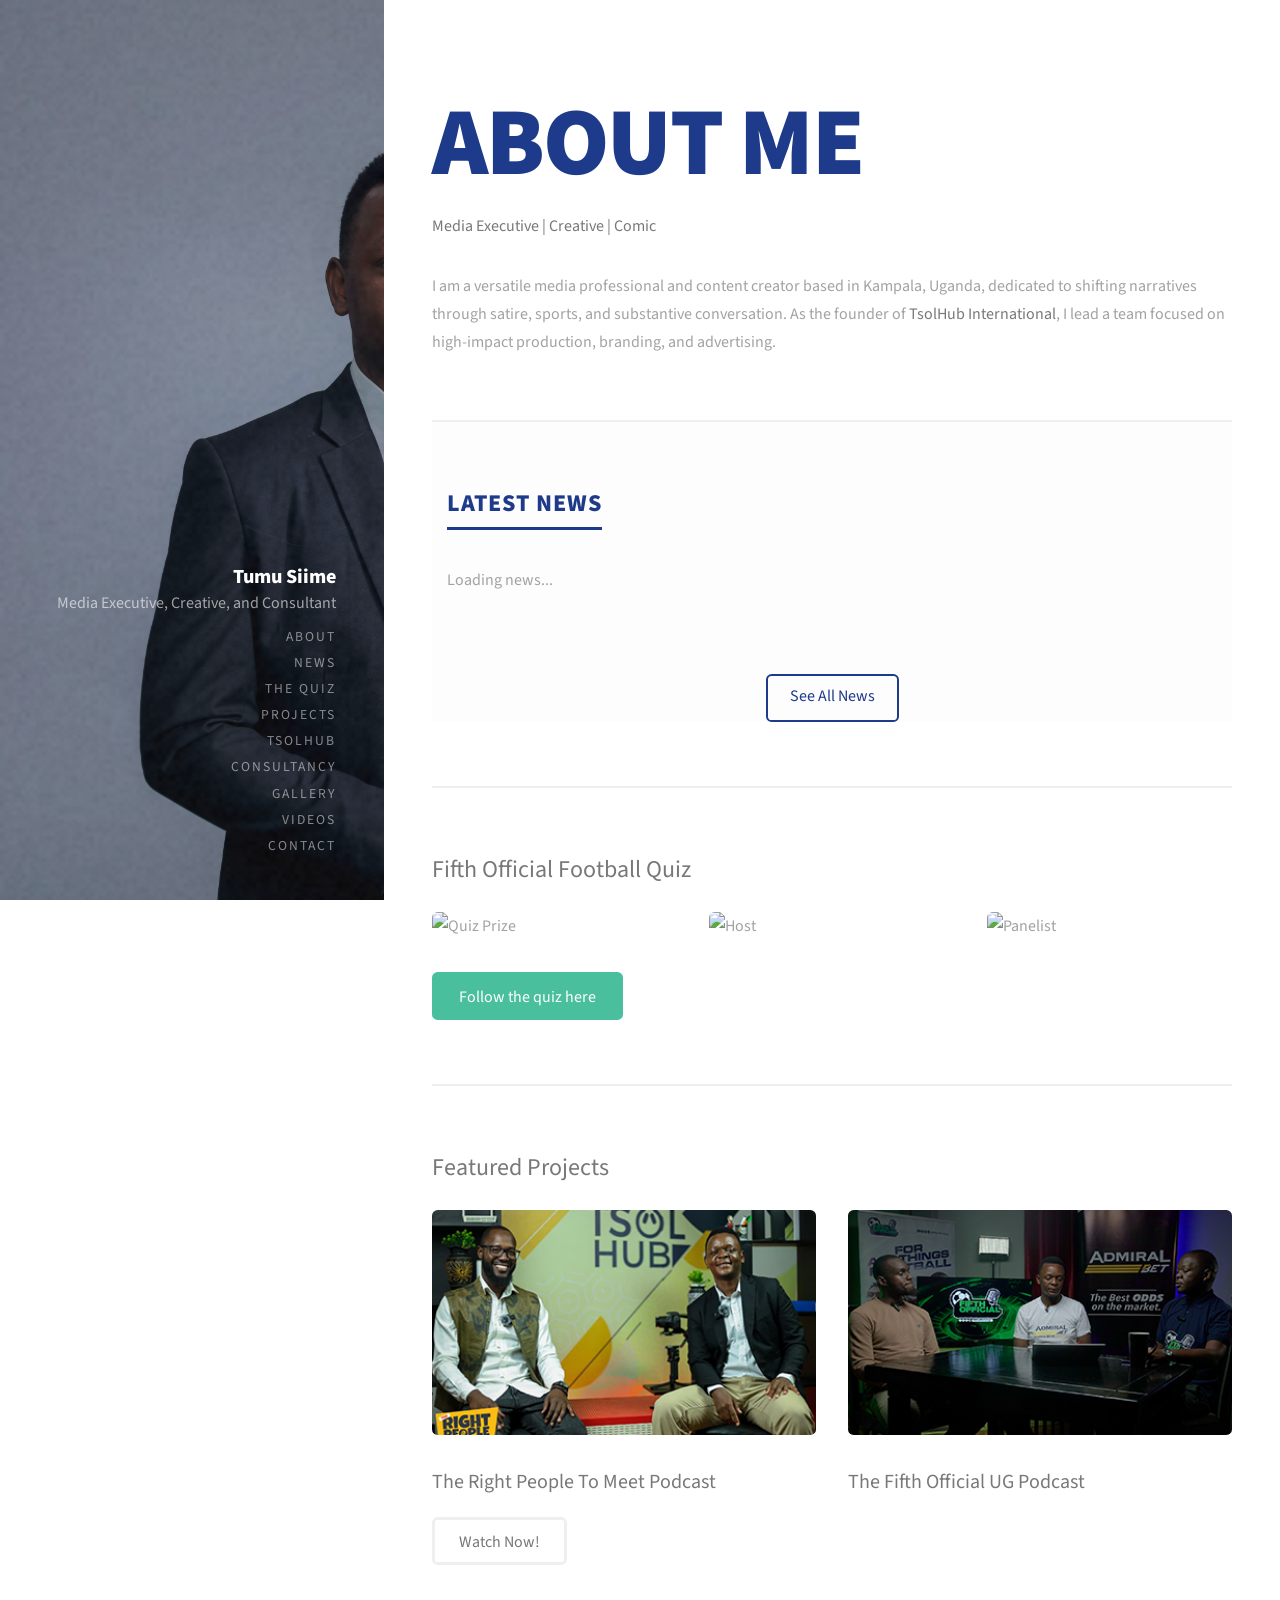
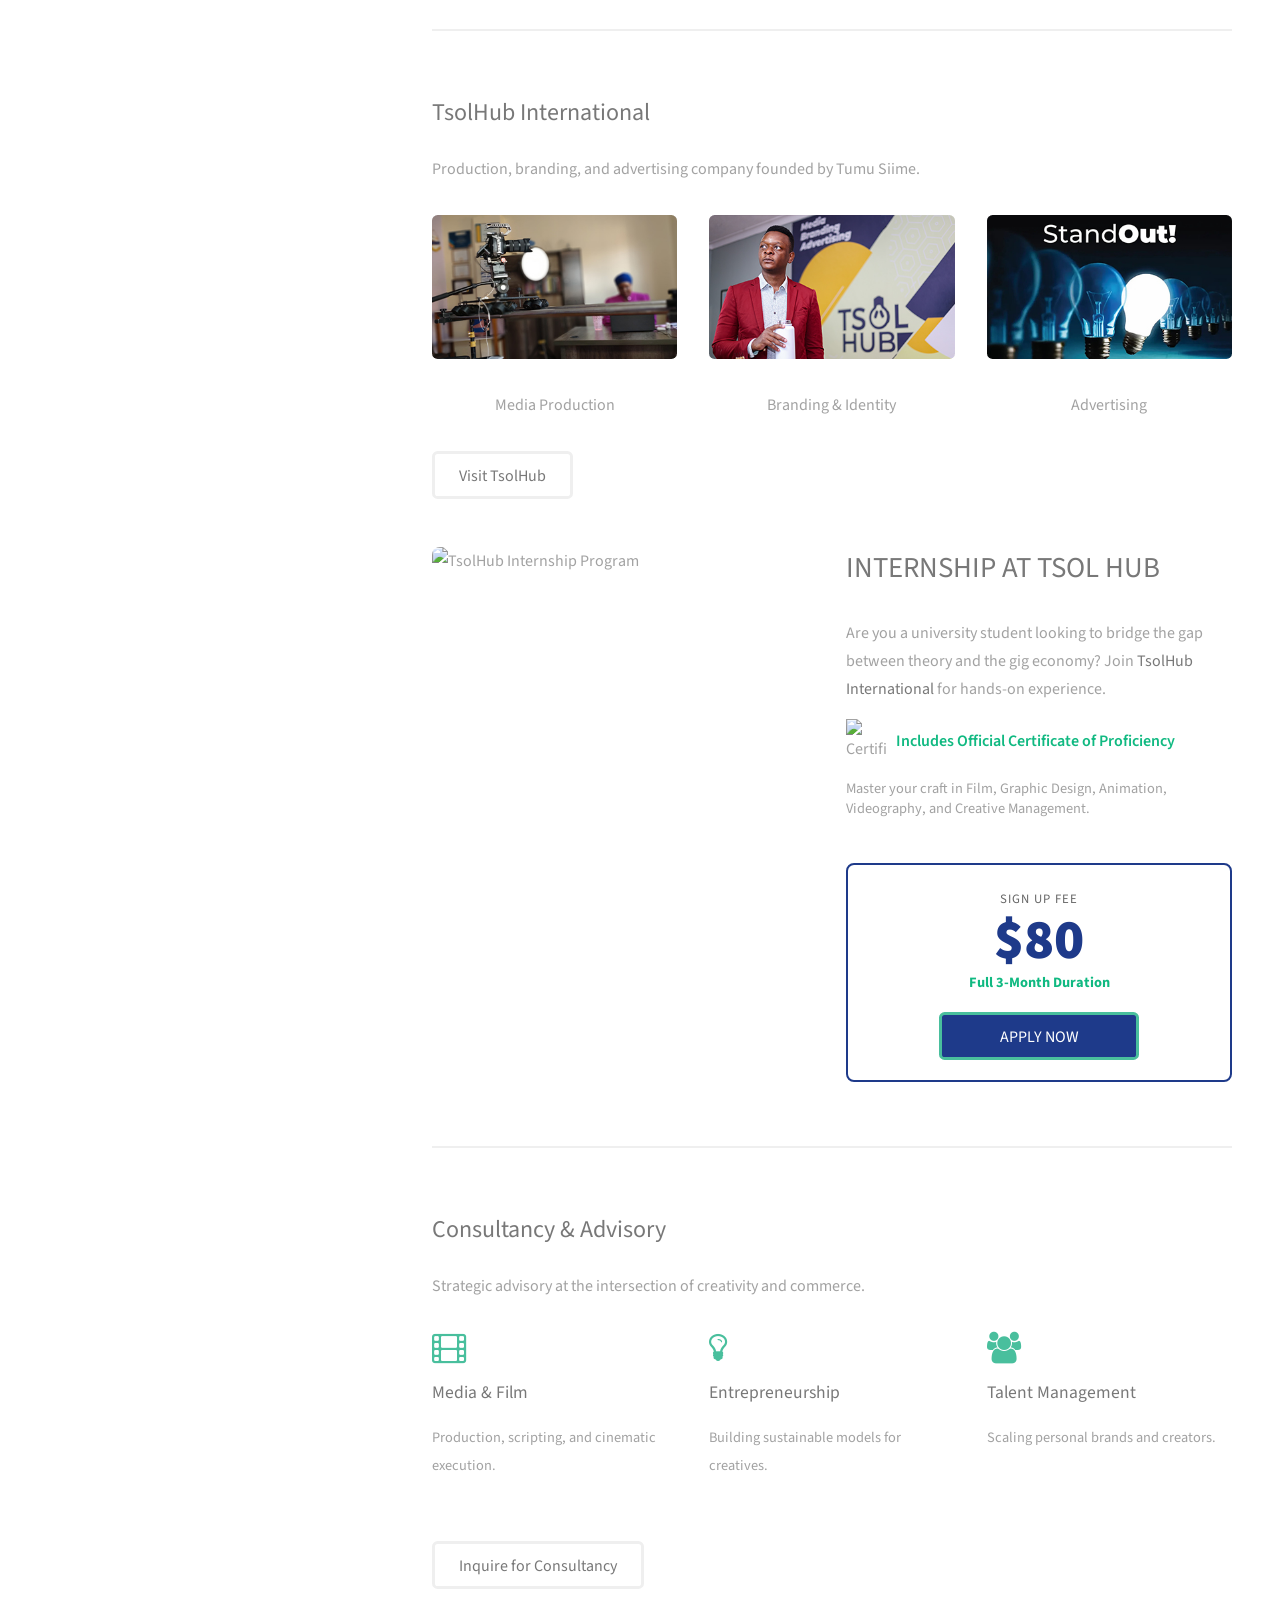
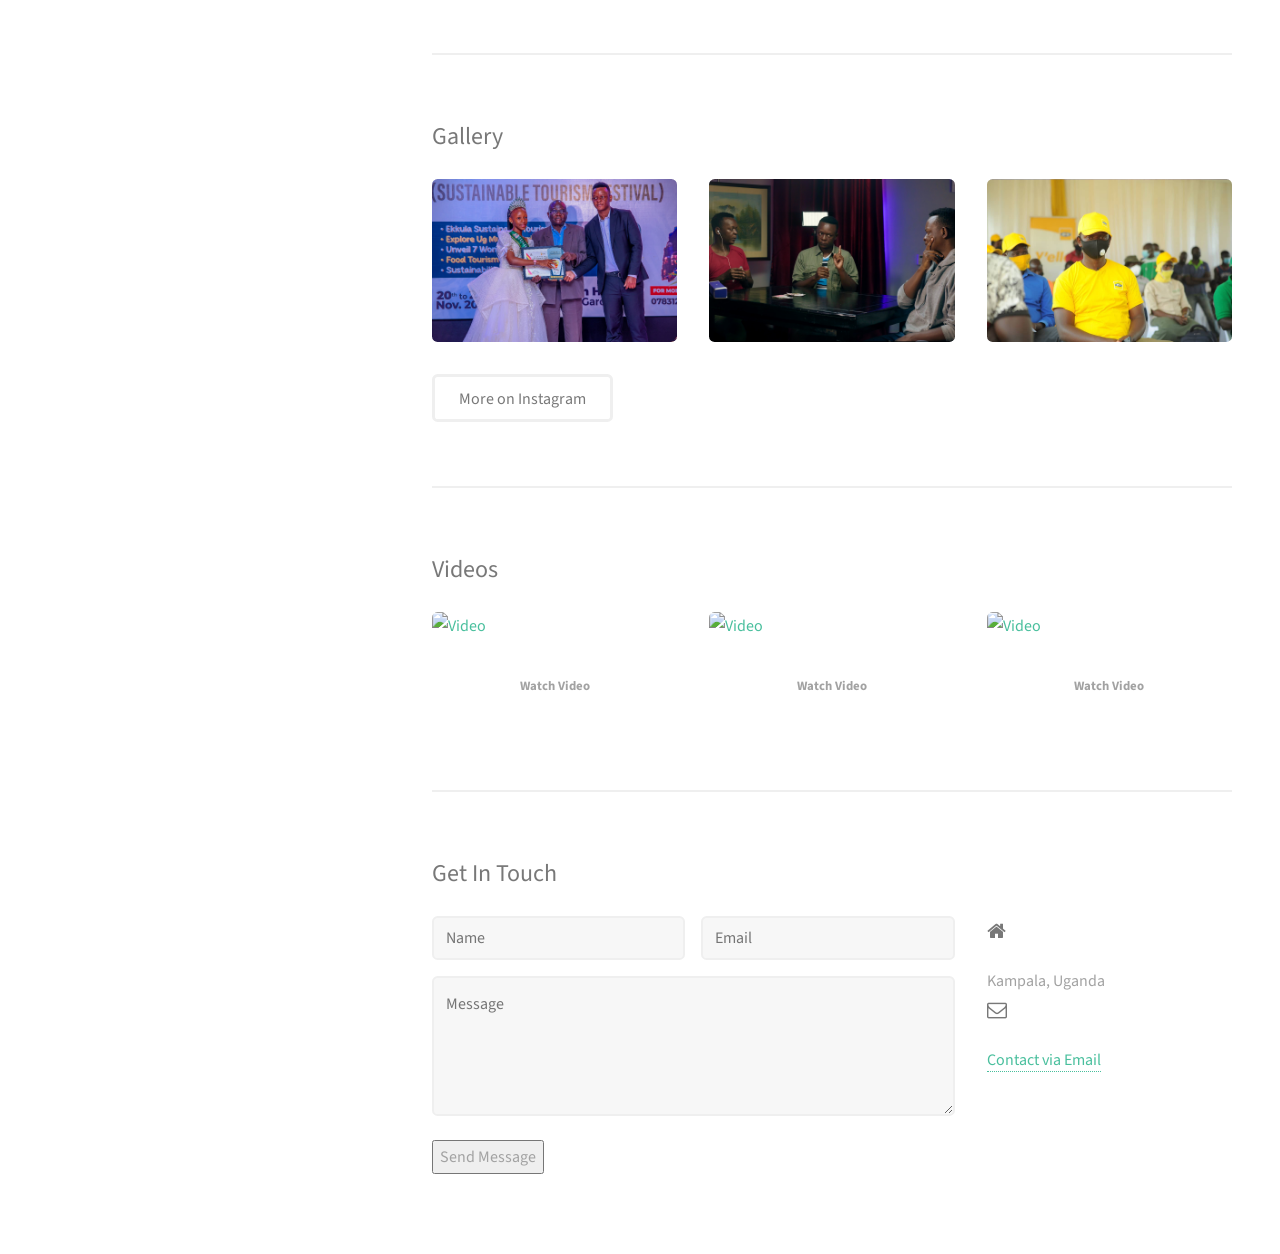
==== commit 342b7b97: "Add files via upload" ====
--- a/index.html
+++ b/index.html
@@ -1,10 +1,19 @@
 <!DOCTYPE HTML>
 <html>
 	<head>
-		<title>TUMU SIIME</title>
+		<title>TUMU SIIME | Media Executive & Creative</title>
 		<meta charset="utf-8" />
 		<meta name="viewport" content="width=device-width, initial-scale=1" />
 		<link rel="icon" type="image/x-icon" href="images/favicon.ico">
+		
+		<meta name="description" content="Official portfolio of Tumu Siime. Founder of TsolHub International, Media Executive, and Consultant.">
+		<meta property="og:type" content="website">
+		<meta property="og:url" content="https://tumusiime.com/">
+		<meta property="og:title" content="Tumu Siime | Media Executive & Creative">
+		<meta property="og:description" content="Media Executive, Creative, and Consultant based in Kampala, Uganda.">
+		<meta property="og:image" content="https://tumusiime.com/images/Tumu_Siime_OG.jpg">
+		<meta name="twitter:card" content="summary_large_image">
+
 		<link rel="stylesheet" href="https://maxcdn.bootstrapcdn.com/bootstrap/3.4.1/css/bootstrap.min.css">
 		<link rel="stylesheet" href="https://cdnjs.cloudflare.com/ajax/libs/font-awesome/4.7.0/css/font-awesome.min.css">
 		
@@ -17,17 +26,10 @@
 			<link rel="stylesheet" href="css/style.css" />
 			<link rel="stylesheet" href="css/style-xlarge.css" />
 		</noscript>
-		
-		<meta property="og:type" content="website">
-		<meta property="og:url" content="https://tumusiime.com/">
-		<meta property="og:title" content="Tumu Siime | Media Executive & Creative">
-		<meta property="og:description" content="Official portfolio of Tumu Siime. Founder of TsolHub International, Media Executive, and Consultant.">
-		<meta property="og:image" content="https://tumusiime.com/images/Tumu_Siime_OG.jpg">
 
 		<style>
 			/* SIDEBAR MENU ADJUSTMENTS */
 			#header .inner {
-				/* Increased padding to push content below the face on desktop */
 				padding-top: 52vh !important; 
 				padding-bottom: 2vh !important;
 				display: flex;
@@ -213,7 +215,7 @@
 
 			<section id="one">
 				<header class="major">
-					<h2>About Me</h2>
+					<h2 style="font-size: 6em; font-weight: 900; letter-spacing: -2px; line-height: 1; margin-bottom: 20px; color: #1e3a8a;">ABOUT ME</h2>
 				</header>
 				<p><strong>Media Executive | Creative | Comic</strong></p>
 				<p>I am a versatile media professional and content creator based in Kampala, Uganda, dedicated to shifting narratives through satire, sports, and substantive conversation. As the founder of <strong>TsolHub International</strong>, I lead a team focused on high-impact production, branding, and advertising.</p>
@@ -283,9 +285,42 @@
 						<p style="text-align: center;">Advertising</p>
 					</article>
 				</div>
-				<ul class="actions">
+				
+				<ul class="actions" style="margin-bottom: 3em;">
 					<li><a href="https://tsolhubint.com" target="_blank" class="button">Visit TsolHub</a></li>
 				</ul>
+
+				<div class="row" style="display: flex; align-items: stretch; flex-wrap: wrap;">
+					<div class="6u 12u$(small)" style="display: flex;">
+						<span class="image fit" style="margin: 0; display: flex;">
+							<img src="https://i.postimg.cc/5N5tQHxM/Tsol-Hub-Filming-Internship-Home-Page.jpg" alt="TsolHub Internship Program" style="object-fit: cover; width: 100%; border-radius: 8px;" />
+						</span>
+					</div>
+					<div class="6u$ 12u$(small)" style="display: flex; flex-direction: column; justify-content: space-between; padding-left: 30px;">
+						<div>
+							<h2 style="color: #1e3a8a; margin-top: 0; font-size: 1.8em; font-weight: 900;"><strong>INTERNSHIP AT TSOL HUB</strong></h2>
+							<p style="margin-bottom: 1em;">Are you a university student looking to bridge the gap between theory and the gig economy? Join <strong>TsolHub International</strong> for hands-on experience.</p>
+							
+							<div style="display: flex; align-items: center; gap: 10px; margin-bottom: 1em;">
+								<img src="https://i.postimg.cc/wB6bVr83/Tsol-Hub-Internship-Certificate.png" alt="Certificate" style="width: 40px; height: auto;">
+								<p style="font-weight: 600; color: #10b981; margin: 0;">Includes Official Certificate of Proficiency</p>
+							</div>
+							
+							<p style="font-size: 0.9em; line-height: 1.4;">Master your craft in Film, Graphic Design, Animation, Videography, and Creative Management.</p>
+						</div>
+
+						<div style="background: #ffffff; border: 2px solid #1e3a8a; padding: 20px; border-radius: 8px; text-align: center; margin-top: 15px;">
+							<div style="margin-bottom: 15px;">
+								<span style="display: block; font-size: 0.8em; text-transform: uppercase; color: #666; letter-spacing: 1px;">Sign Up Fee</span>
+								<span style="font-size: 3.5em; color: #1e3a8a; font-weight: 900; line-height: 1;">$80</span>
+								<span style="display: block; font-size: 0.9em; color: #10b981; font-weight: bold;">Full 3-Month Duration</span>
+							</div>
+							<ul class="actions" style="margin: 0; display: inline-block;">
+								<li><a href="internship-at-tsolhub.html" class="button special" style="width: 100%; min-width: 200px; background-color: #1e3a8a !important;">APPLY NOW</a></li>
+							</ul>
+						</div>
+					</div>
+				</div>
 			</section>
 			
 			<section id="consultancy">
@@ -428,14 +463,19 @@
 					let displayDate = data.createdAt?.toDate ? 
 						data.createdAt.toDate().toLocaleDateString('en-US', { month: 'short', day: 'numeric', year: 'numeric' }) : "Recent";
 
+					const tempDiv = document.createElement("div");
+					tempDiv.innerHTML = data.body || "";
+					const plainText = tempDiv.textContent || tempDiv.innerText || "";
+					const snippet = plainText.length > 150 ? plainText.substring(0, 150) + "..." : plainText;
+
 					newsFeed.innerHTML += `
 						<article class="news-card">
 							<img src="${thumbUrl}" alt="News Image">
 							<div class="card-content">
 								<span class="timestamp">${displayDate}</span>
 								<h3>${data.Title || 'Untitled'}</h3>
-								<p class="snippet">${data.body || ''}</p>
-								<a href="news-template.html?id=${docId}" class="read-more-btn">Read Article</a>
+								<p class="snippet">${snippet}</p>
+								<a href="news-detail.html?id=${docId}" class="read-more-btn">Read Article</a>
 							</div>
 						</article>
 					`;
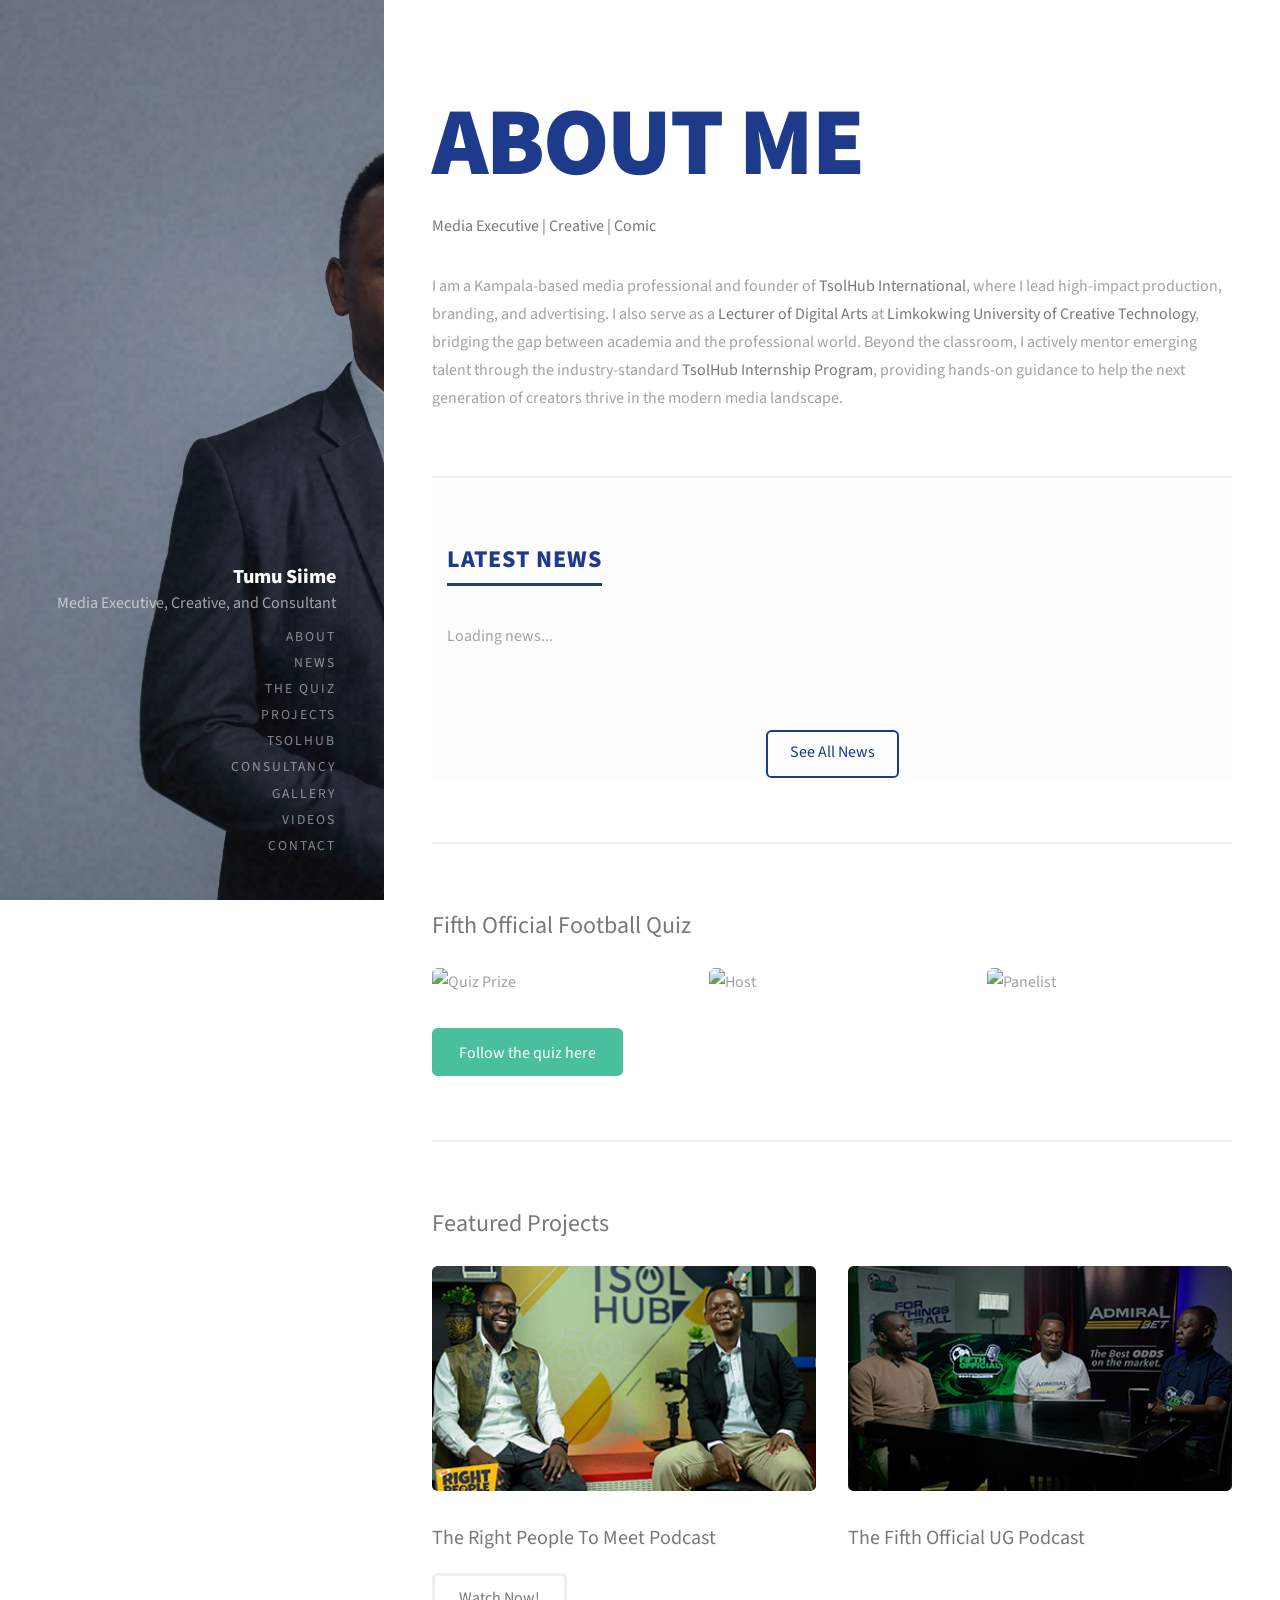
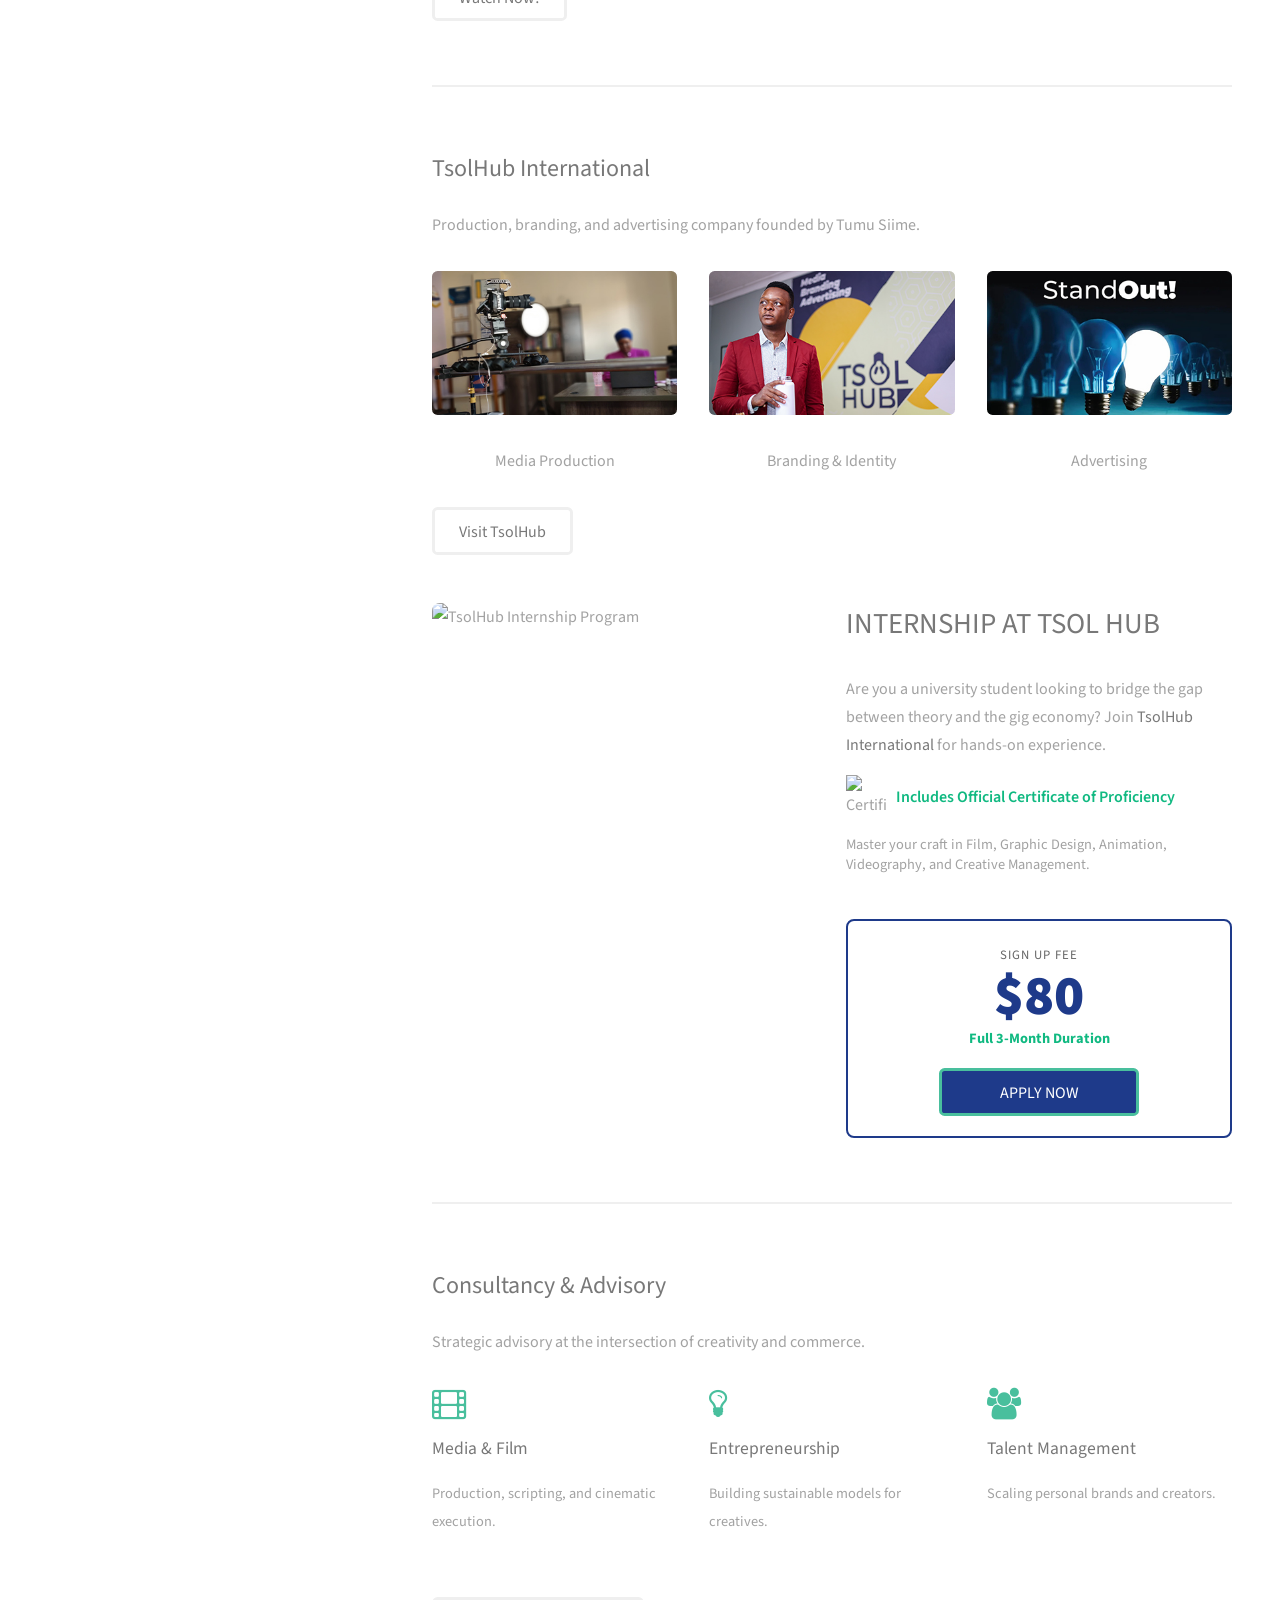
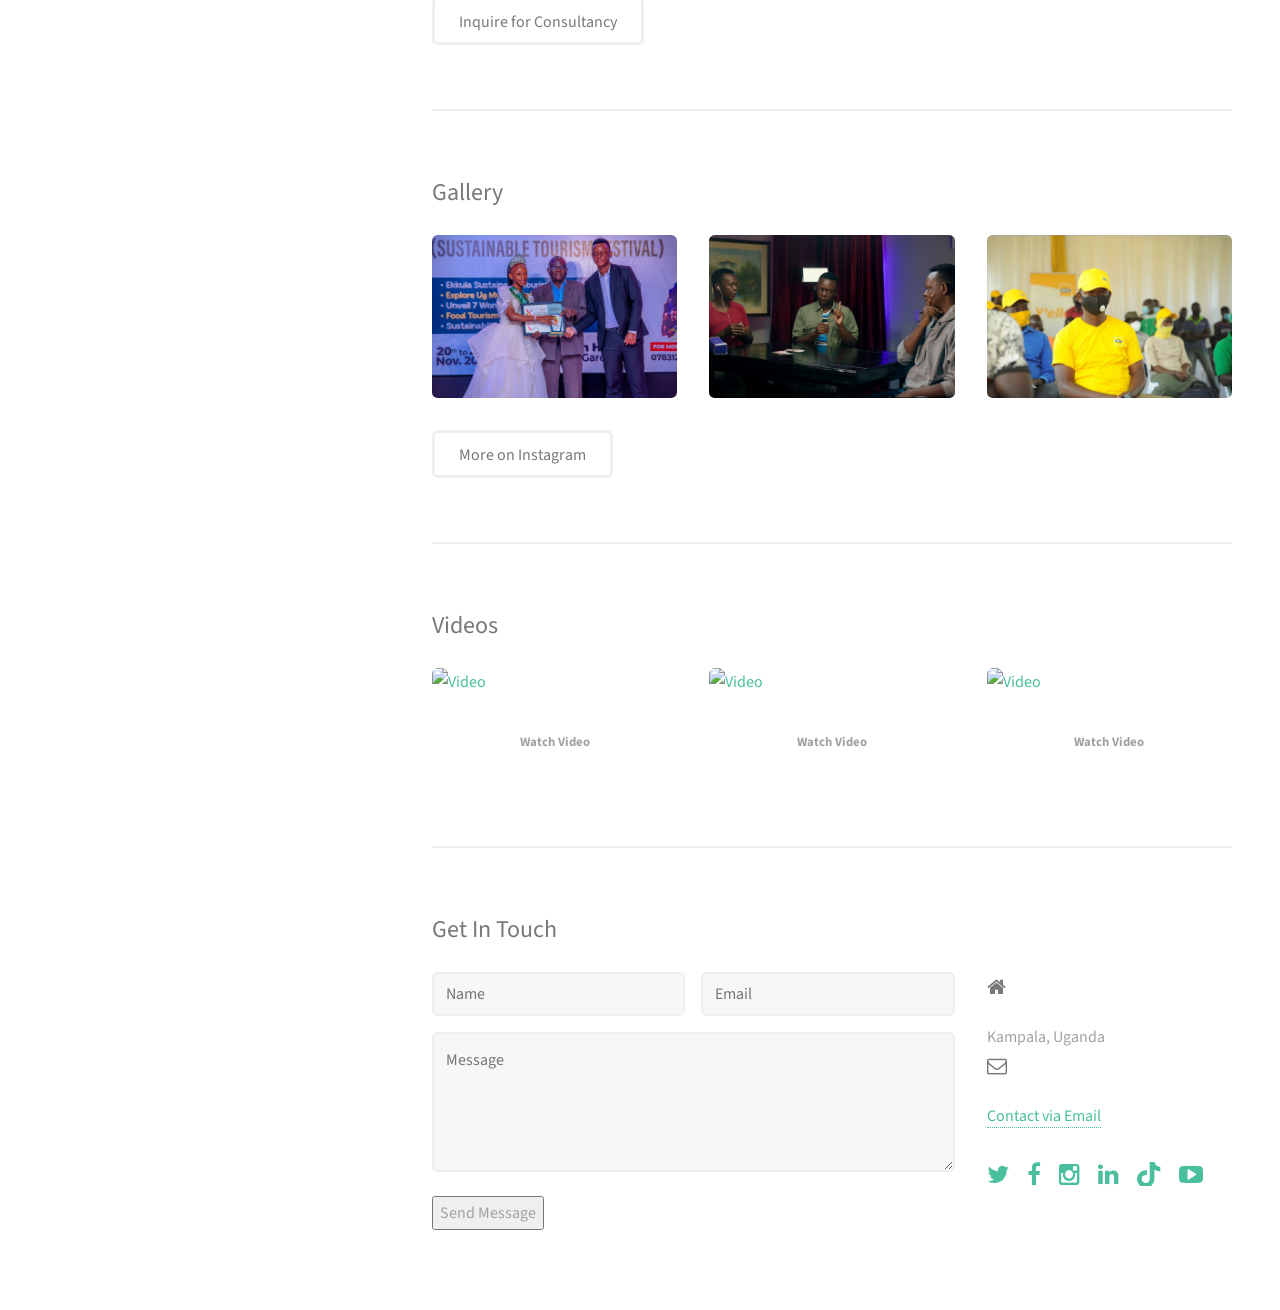
==== commit 89b421d7: "Add files via upload" ====
--- a/index.html
+++ b/index.html
@@ -181,6 +181,40 @@
 				color: #1e3a8a !important;
 				border: none;
 			}
+
+            /* Custom Styling for the Right-aligned Socials */
+            .contact-socials {
+                margin-top: 2em;
+                padding-left: 0;
+                list-style: none;
+            }
+            .contact-socials li {
+                display: inline-block;
+                margin-right: 15px;
+            }
+            .contact-socials li a {
+                font-size: 1.5em;
+                color: #49bf9d; 
+                transition: color 0.3s ease;
+                border-bottom: none !important;
+            }
+            .contact-socials li a:hover {
+                color: #1e3a8a;
+            }
+            
+            /* TikTok SVG Support for FontAwesome 4.7 */
+            .icon-tiktok::before {
+                content: "";
+                display: inline-block;
+                width: 1em;
+                height: 1em;
+                vertical-align: -0.125em;
+                background-color: currentColor;
+                -webkit-mask: url("data:image/svg+xml;charset=utf-8,%3Csvg xmlns='http://www.w3.org/2000/svg' viewBox='0 0 448 512'%3E%3Cpath d='M448 209.91a210.06 210.06 0 01-122.77-39.25V349.38A162.55 162.55 0 11185 188.31V278.2a74.62 74.62 0 1052.23 71.18V0l88 0a121.18 121.18 0 001.86 22.17h.03a122.18 122.18 0 00108.11 105.1V209.91z'/%3E%3C/svg%3E") no-repeat 50% 50%;
+                mask: url("data:image/svg+xml;charset=utf-8,%3Csvg xmlns='http://www.w3.org/2000/svg' viewBox='0 0 448 512'%3E%3Cpath d='M448 209.91a210.06 210.06 0 01-122.77-39.25V349.38A162.55 162.55 0 11185 188.31V278.2a74.62 74.62 0 1052.23 71.18V0l88 0a121.18 121.18 0 001.86 22.17h.03a122.18 122.18 0 00108.11 105.1V209.91z'/%3E%3C/svg%3E") no-repeat 50% 50%;
+                -webkit-mask-size: cover;
+                mask-size: cover;
+            }
 
 			@media (max-width: 980px) { .news-grid { grid-template-columns: repeat(2, 1fr); } }
 			@media (max-width: 736px) { .news-grid { grid-template-columns: 1fr; } }
@@ -218,7 +252,7 @@
 					<h2 style="font-size: 6em; font-weight: 900; letter-spacing: -2px; line-height: 1; margin-bottom: 20px; color: #1e3a8a;">ABOUT ME</h2>
 				</header>
 				<p><strong>Media Executive | Creative | Comic</strong></p>
-				<p>I am a versatile media professional and content creator based in Kampala, Uganda, dedicated to shifting narratives through satire, sports, and substantive conversation. As the founder of <strong>TsolHub International</strong>, I lead a team focused on high-impact production, branding, and advertising.</p>
+				<p>I am a Kampala-based media professional and founder of <strong>TsolHub International</strong>, where I lead high-impact production, branding, and advertising. I also serve as a <strong>Lecturer of Digital Arts</strong> at <strong>Limkokwing University of Creative Technology</strong>, bridging the gap between academia and the professional world. Beyond the classroom, I actively mentor emerging talent through the industry-standard <strong>TsolHub Internship Program</strong>, providing hands-on guidance to help the next generation of creators thrive in the modern media landscape.</p>
 			</section>
 
 			<section id="news">
@@ -429,6 +463,15 @@
 								<a href="mailto:your-email@example.com">Contact via Email</a>
 							</li>
 						</ul>
+                        
+                        <ul class="contact-socials">
+                            <li><a href="https://x.com/realTumusiime" class="fa fa-twitter" target="_blank" title="X (Twitter)"></a></li>
+                            <li><a href="https://www.facebook.com/realTumusiime" class="fa fa-facebook" target="_blank" title="Facebook"></a></li>
+                            <li><a href="https://www.instagram.com/real_tumusiime/" class="fa fa-instagram" target="_blank" title="Instagram"></a></li>
+                            <li><a href="https://www.linkedin.com/in/tumusiime-conan-4947ba84/" class="fa fa-linkedin" target="_blank" title="LinkedIn"></a></li>
+                            <li><a href="https://www.tiktok.com/@realtumusiime" class="icon-tiktok" target="_blank" title="TikTok"></a></li>
+                            <li><a href="https://www.youtube.com/@realTumusiime" class="fa fa-youtube-play" target="_blank" title="YouTube"></a></li>
+                        </ul>
 					</div>
 				</div>
 			</section>
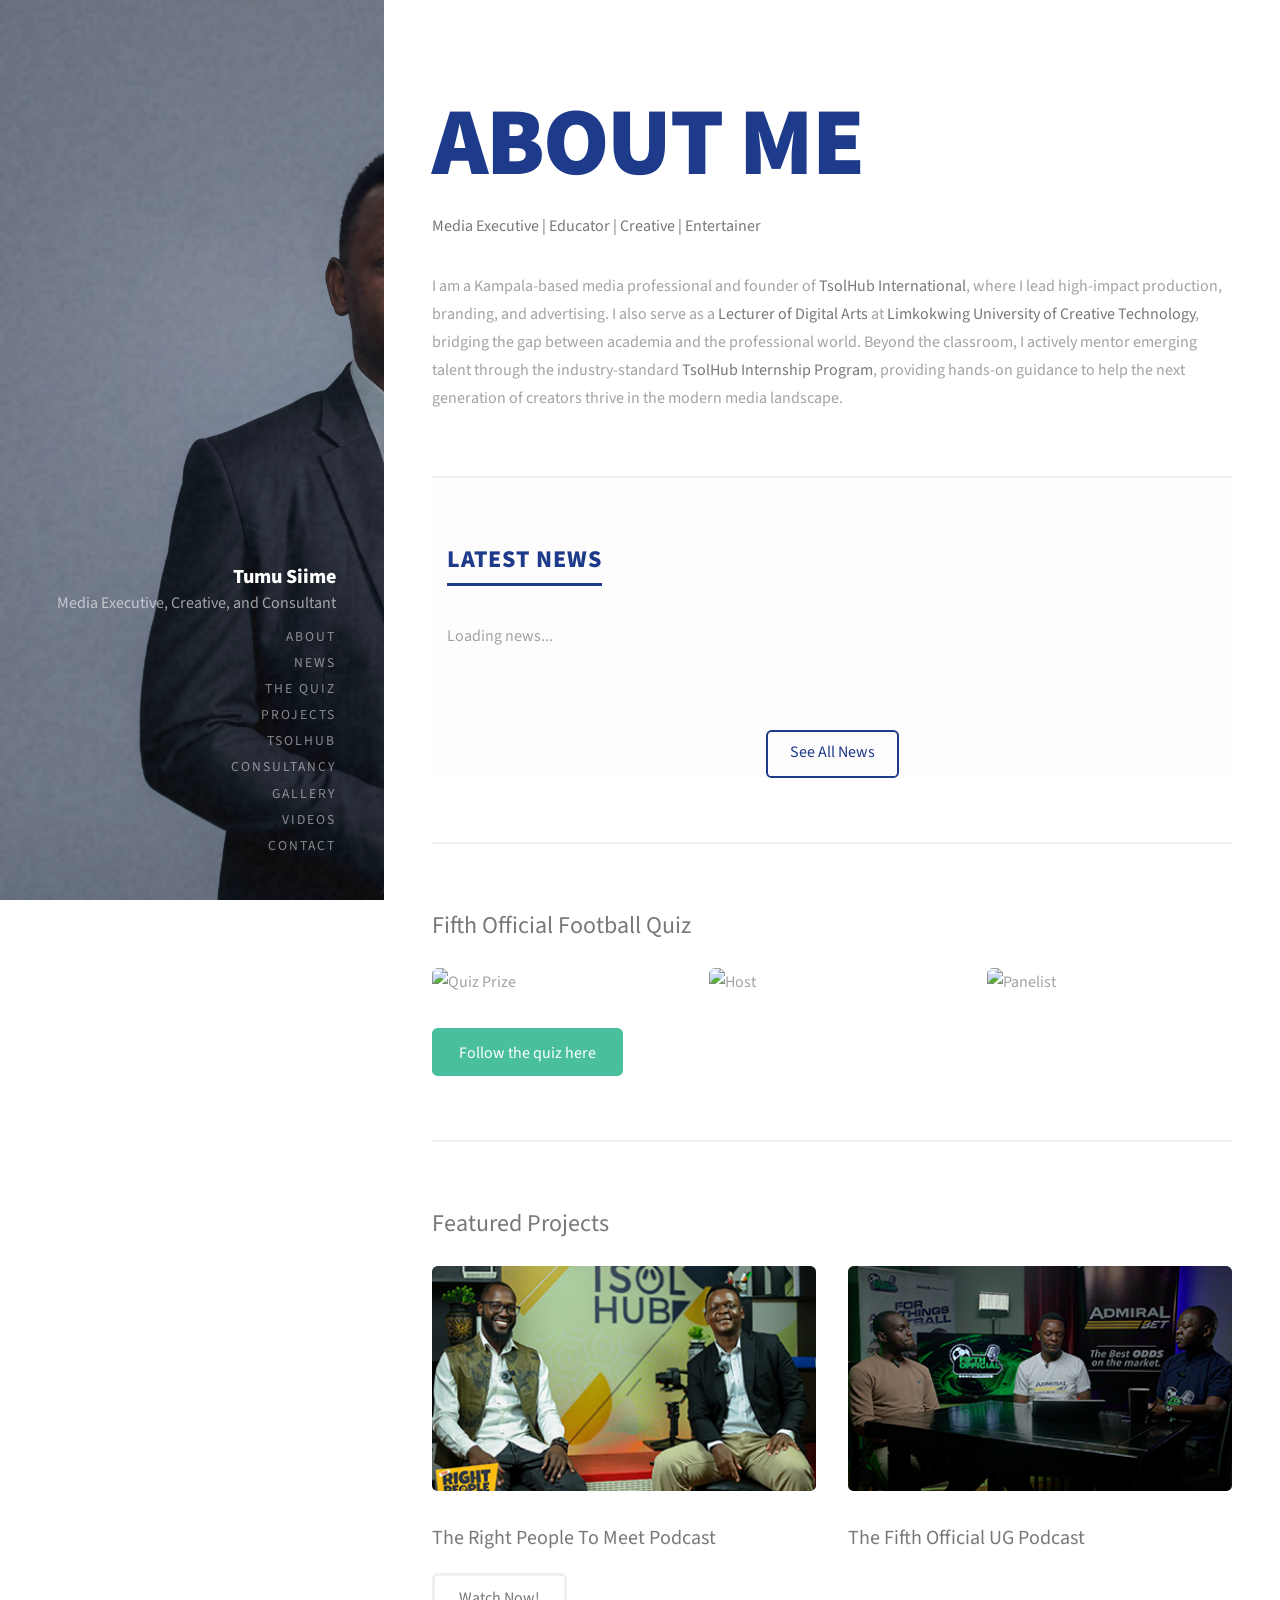
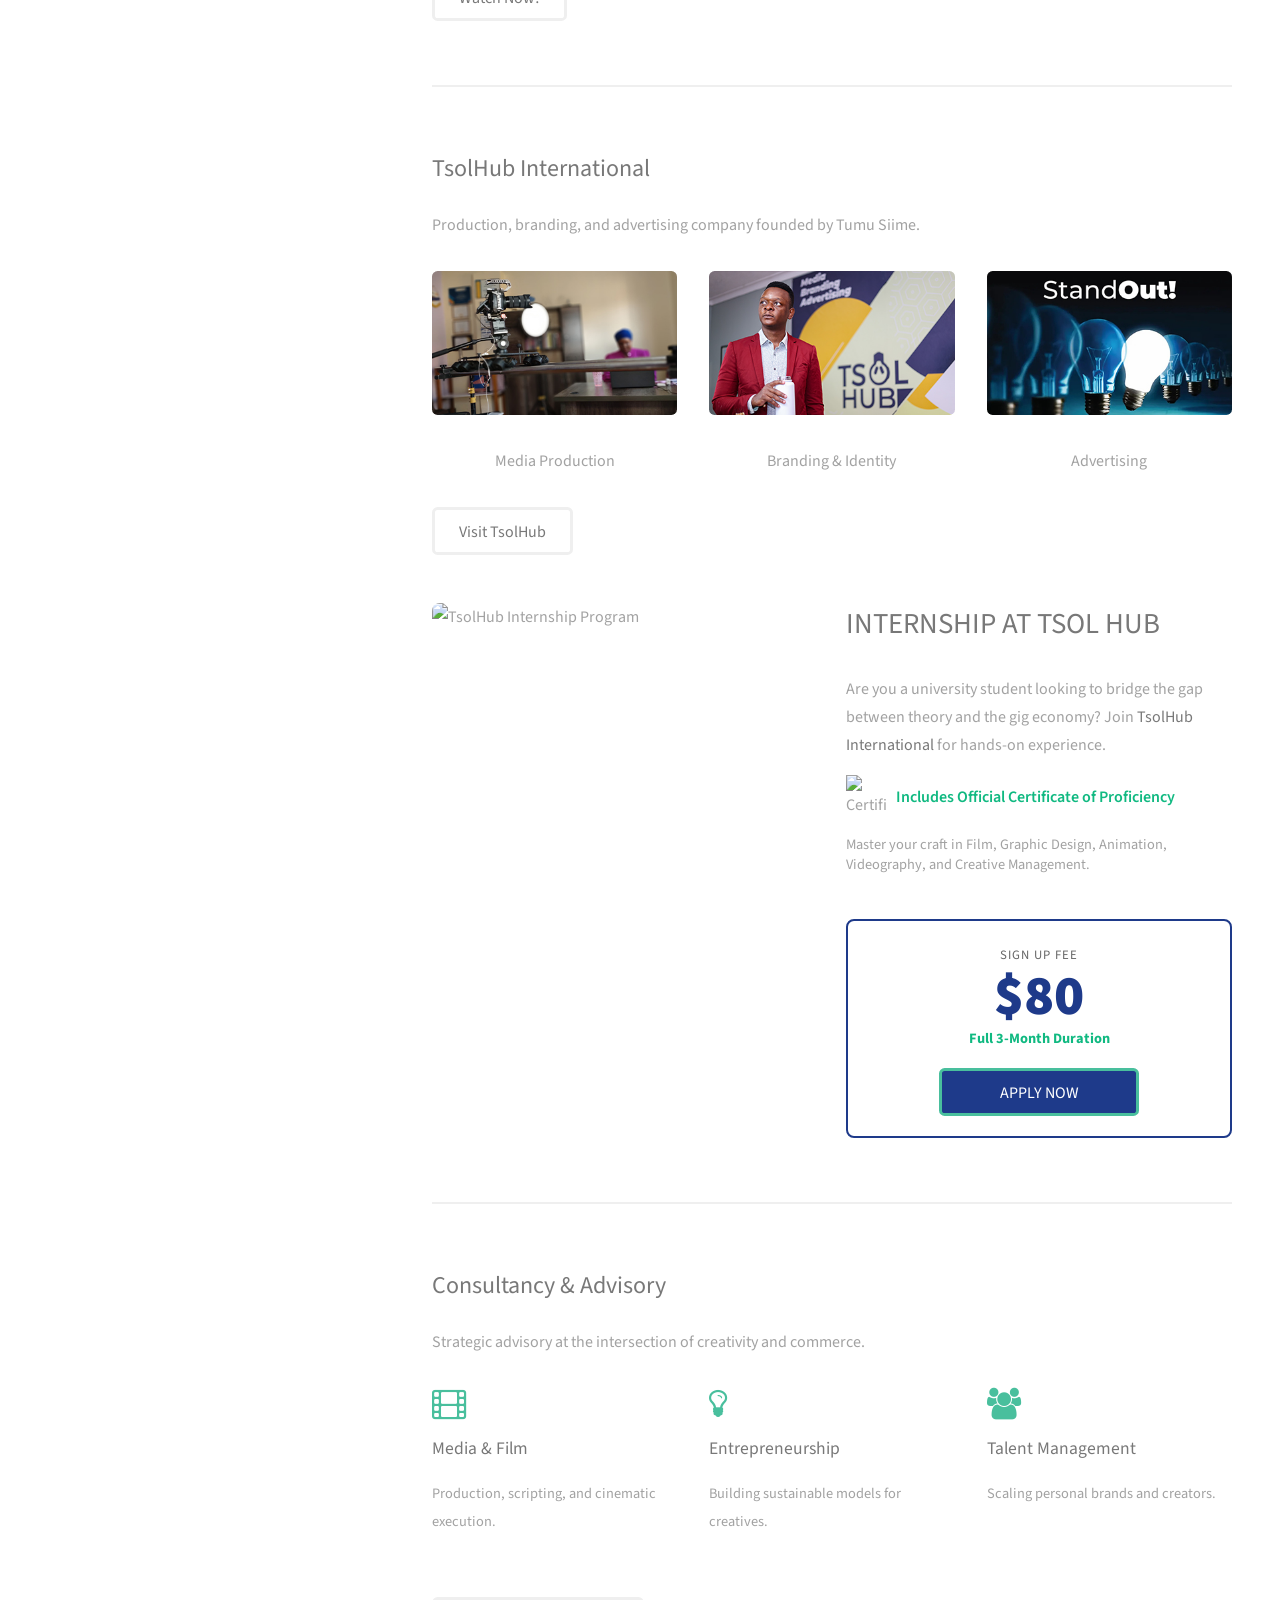
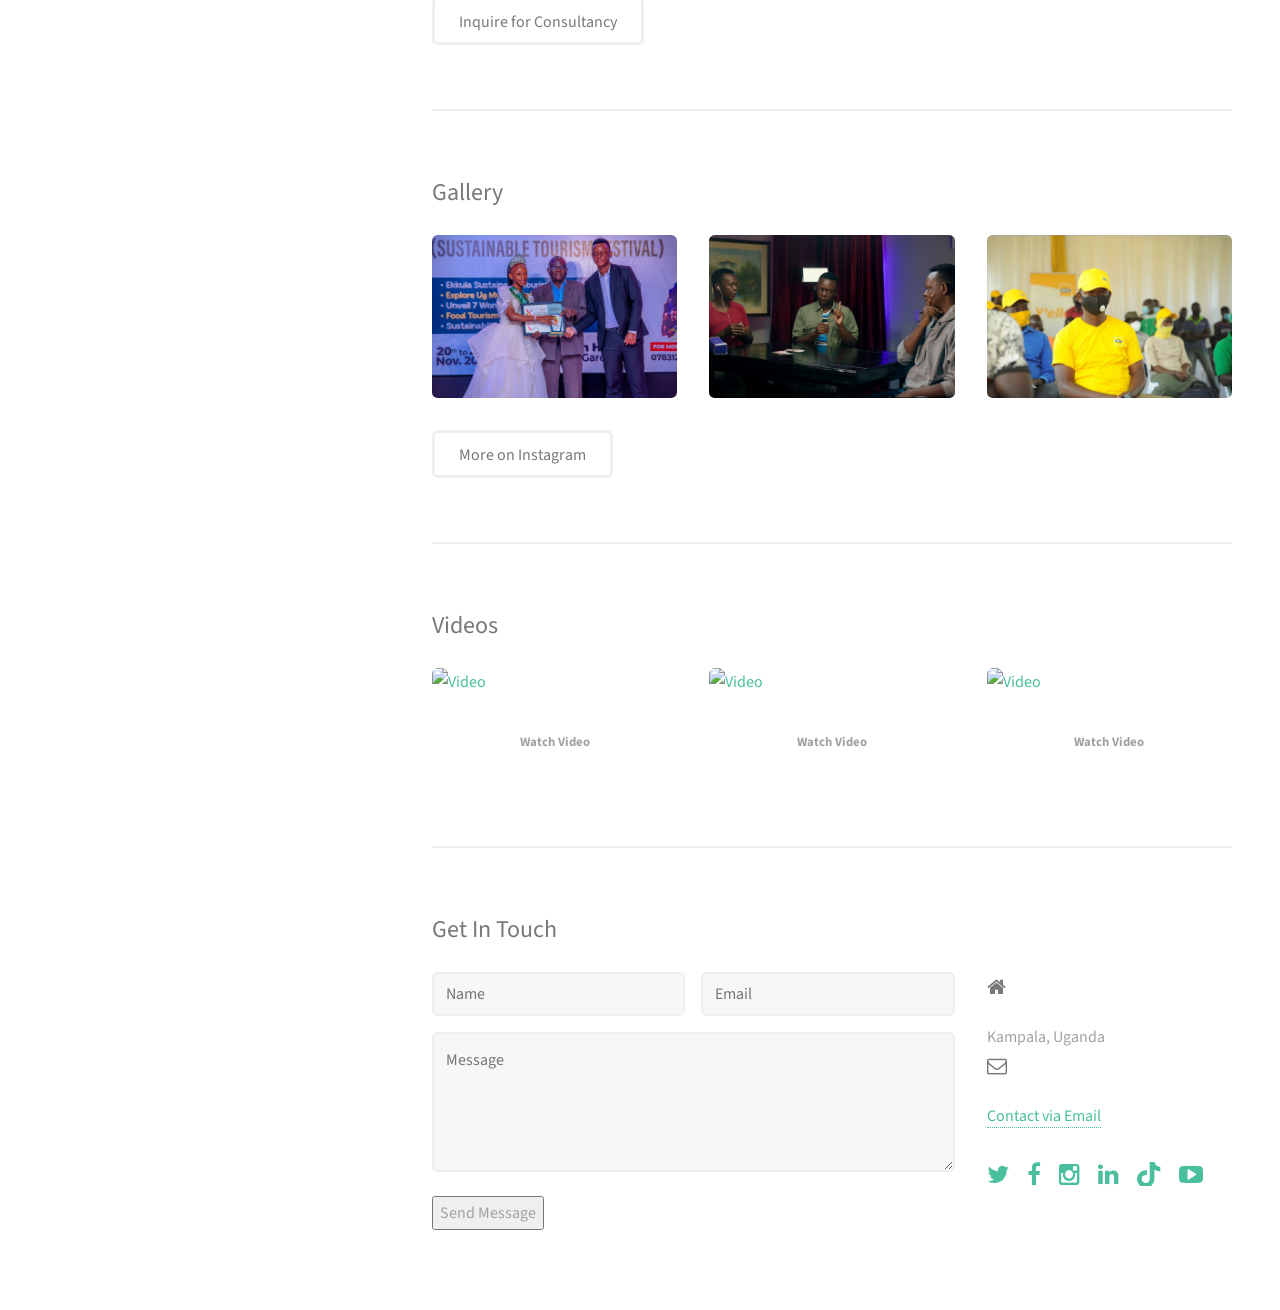
==== commit cfe716dc: "Add files via upload" ====
--- a/index.html
+++ b/index.html
@@ -251,7 +251,7 @@
 				<header class="major">
 					<h2 style="font-size: 6em; font-weight: 900; letter-spacing: -2px; line-height: 1; margin-bottom: 20px; color: #1e3a8a;">ABOUT ME</h2>
 				</header>
-				<p><strong>Media Executive | Creative | Comic</strong></p>
+				<p><strong>Media Executive | Educator | Creative | Entertainer</strong></p>
 				<p>I am a Kampala-based media professional and founder of <strong>TsolHub International</strong>, where I lead high-impact production, branding, and advertising. I also serve as a <strong>Lecturer of Digital Arts</strong> at <strong>Limkokwing University of Creative Technology</strong>, bridging the gap between academia and the professional world. Beyond the classroom, I actively mentor emerging talent through the industry-standard <strong>TsolHub Internship Program</strong>, providing hands-on guidance to help the next generation of creators thrive in the modern media landscape.</p>
 			</section>
 
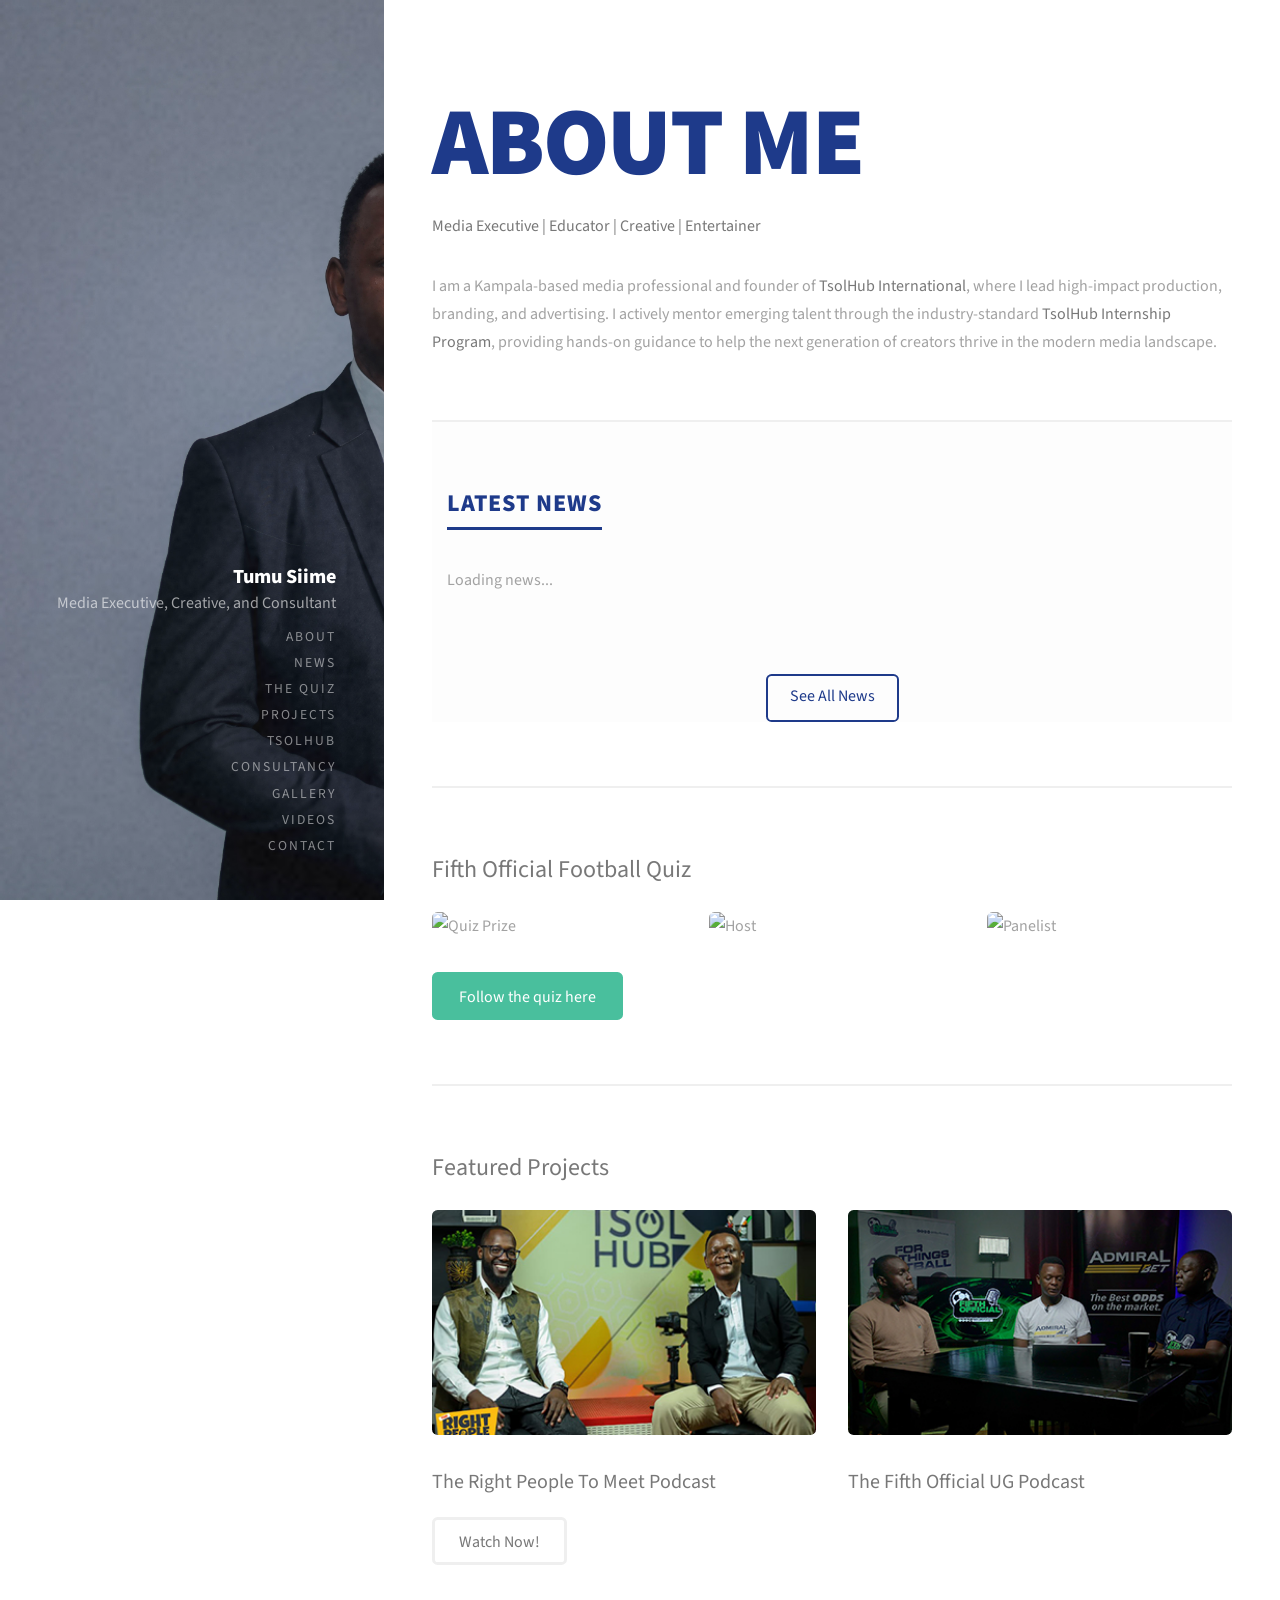
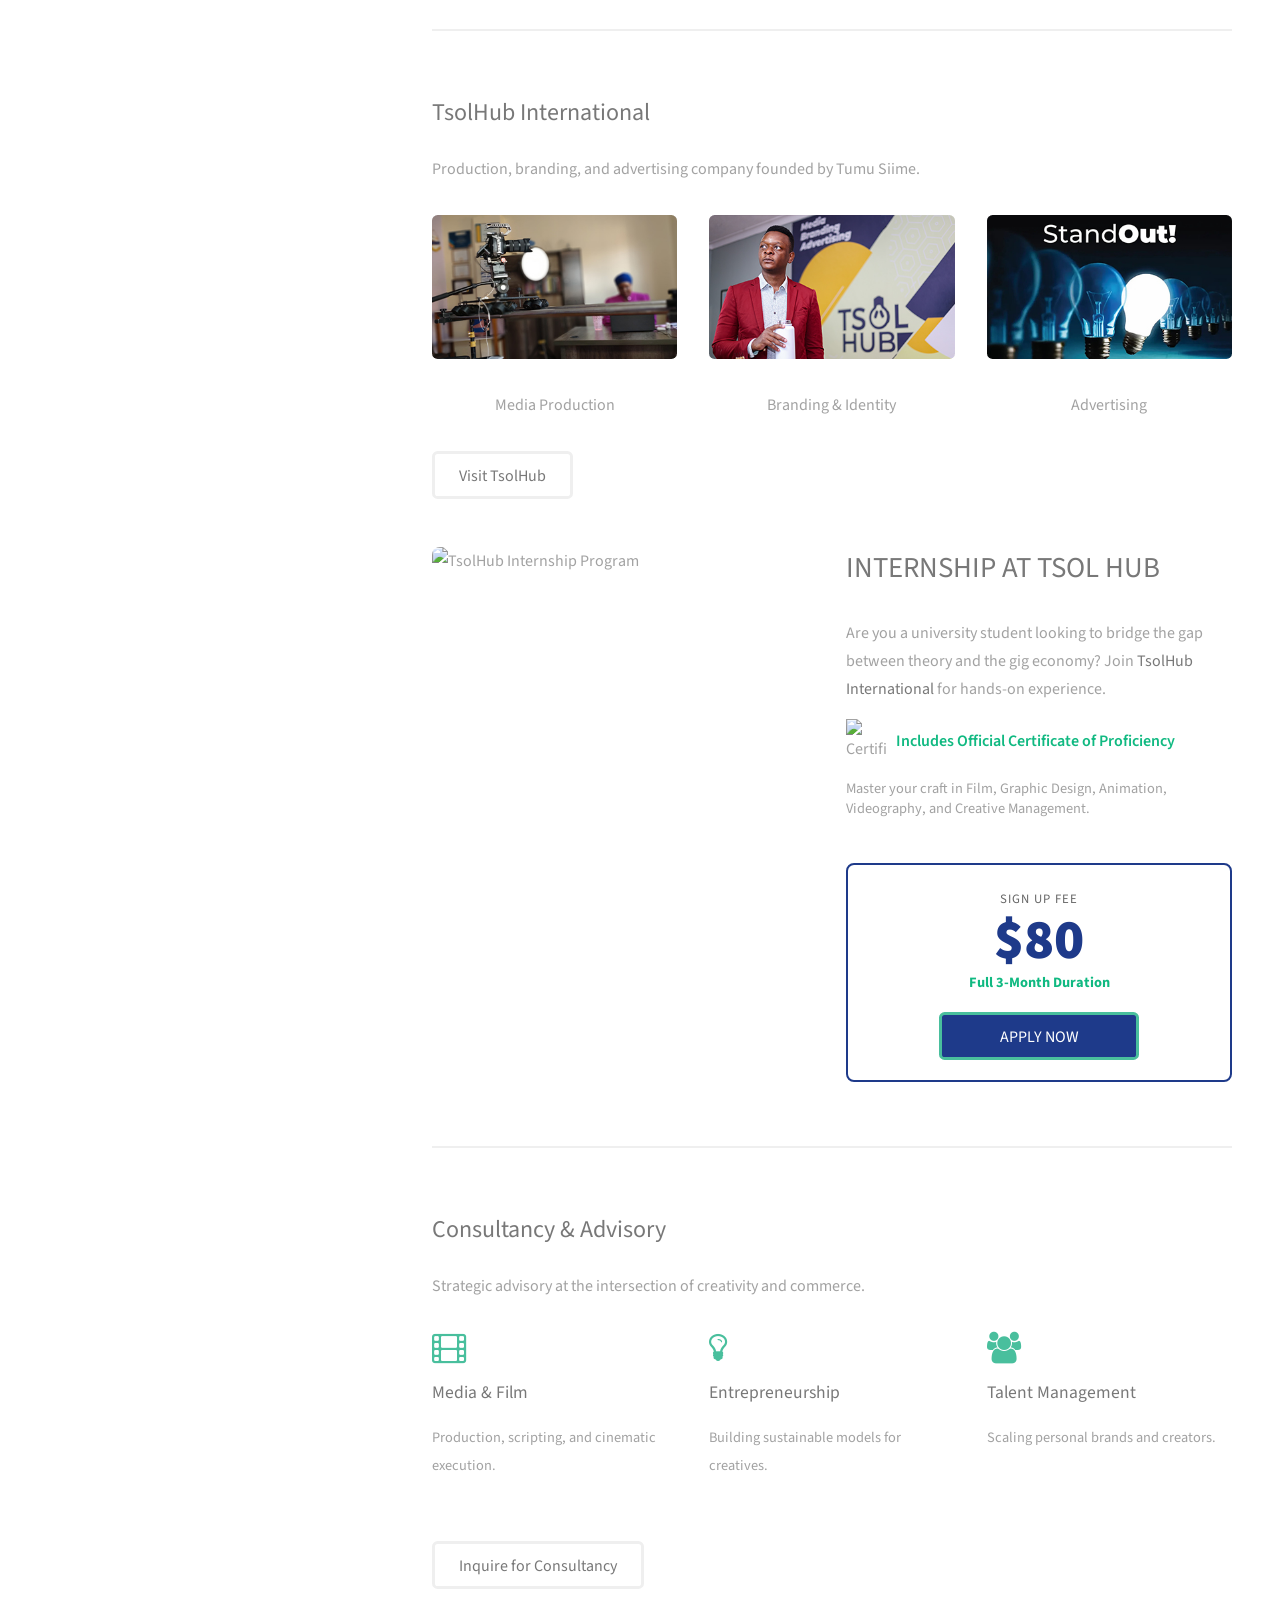
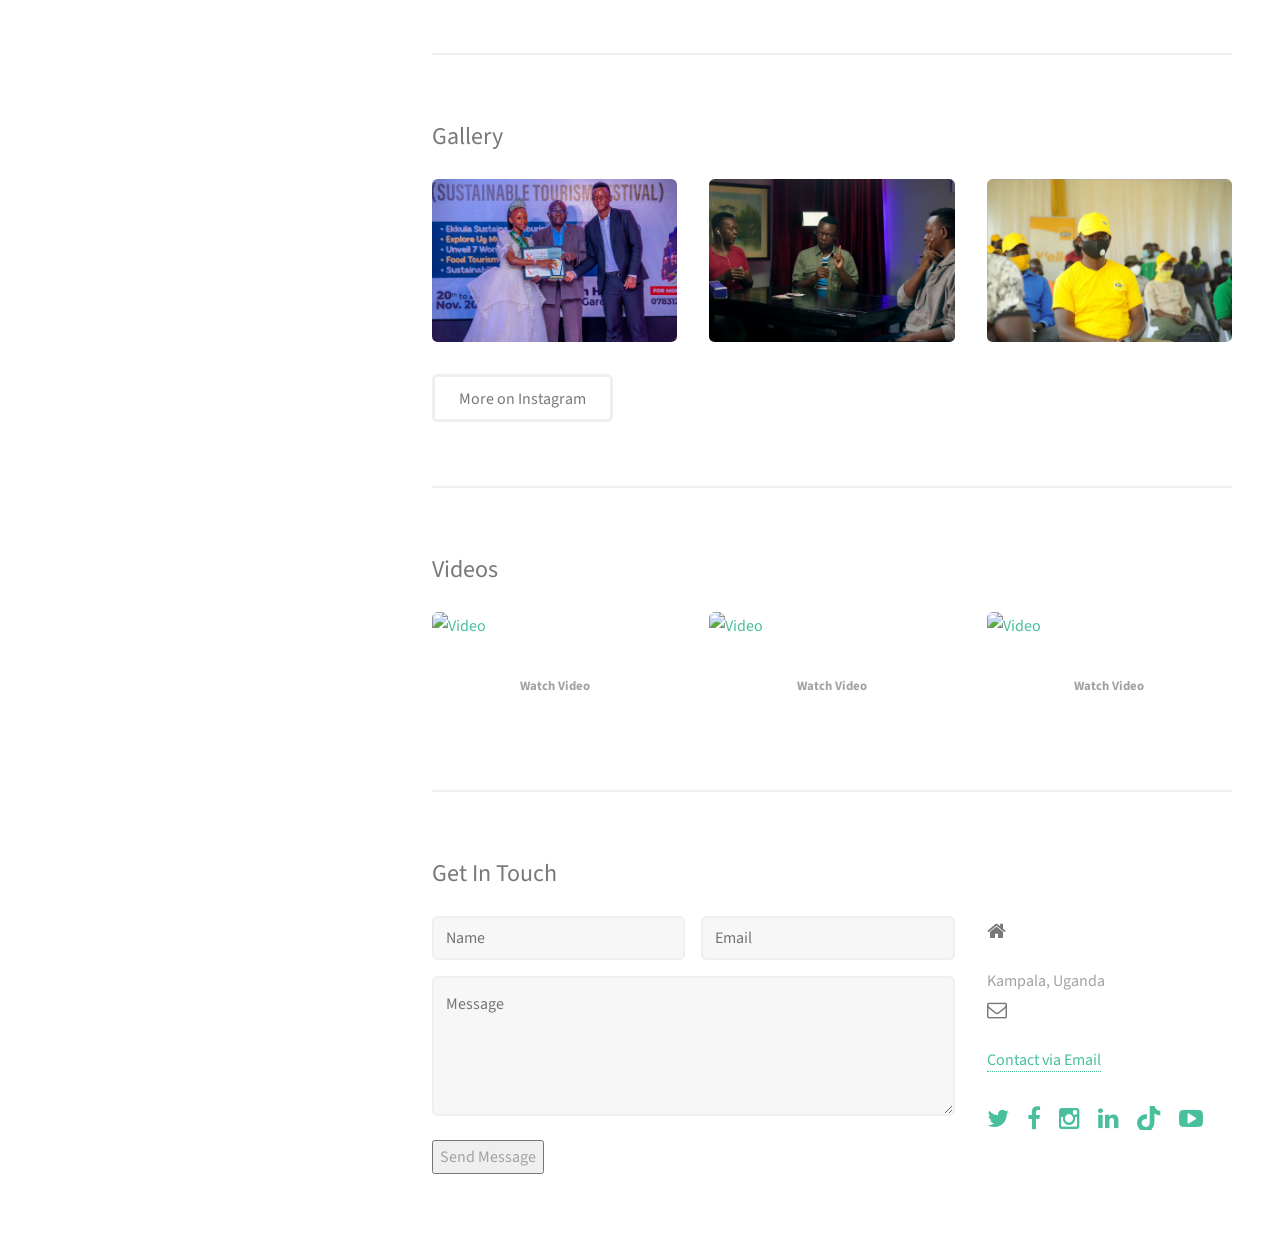
==== commit 5e633579: "Update index.html" ====
--- a/index.html
+++ b/index.html
@@ -252,7 +252,7 @@
 					<h2 style="font-size: 6em; font-weight: 900; letter-spacing: -2px; line-height: 1; margin-bottom: 20px; color: #1e3a8a;">ABOUT ME</h2>
 				</header>
 				<p><strong>Media Executive | Educator | Creative | Entertainer</strong></p>
-				<p>I am a Kampala-based media professional and founder of <strong>TsolHub International</strong>, where I lead high-impact production, branding, and advertising. I also serve as a <strong>Lecturer of Digital Arts</strong> at <strong>Limkokwing University of Creative Technology</strong>, bridging the gap between academia and the professional world. Beyond the classroom, I actively mentor emerging talent through the industry-standard <strong>TsolHub Internship Program</strong>, providing hands-on guidance to help the next generation of creators thrive in the modern media landscape.</p>
+				<p>I am a Kampala-based media professional and founder of <strong>TsolHub International</strong>, where I lead high-impact production, branding, and advertising. I actively mentor emerging talent through the industry-standard <strong>TsolHub Internship Program</strong>, providing hands-on guidance to help the next generation of creators thrive in the modern media landscape.</p>
 			</section>
 
 			<section id="news">
@@ -526,4 +526,4 @@
 			});
 		</script>
 	</body>
-</html>+</html>
